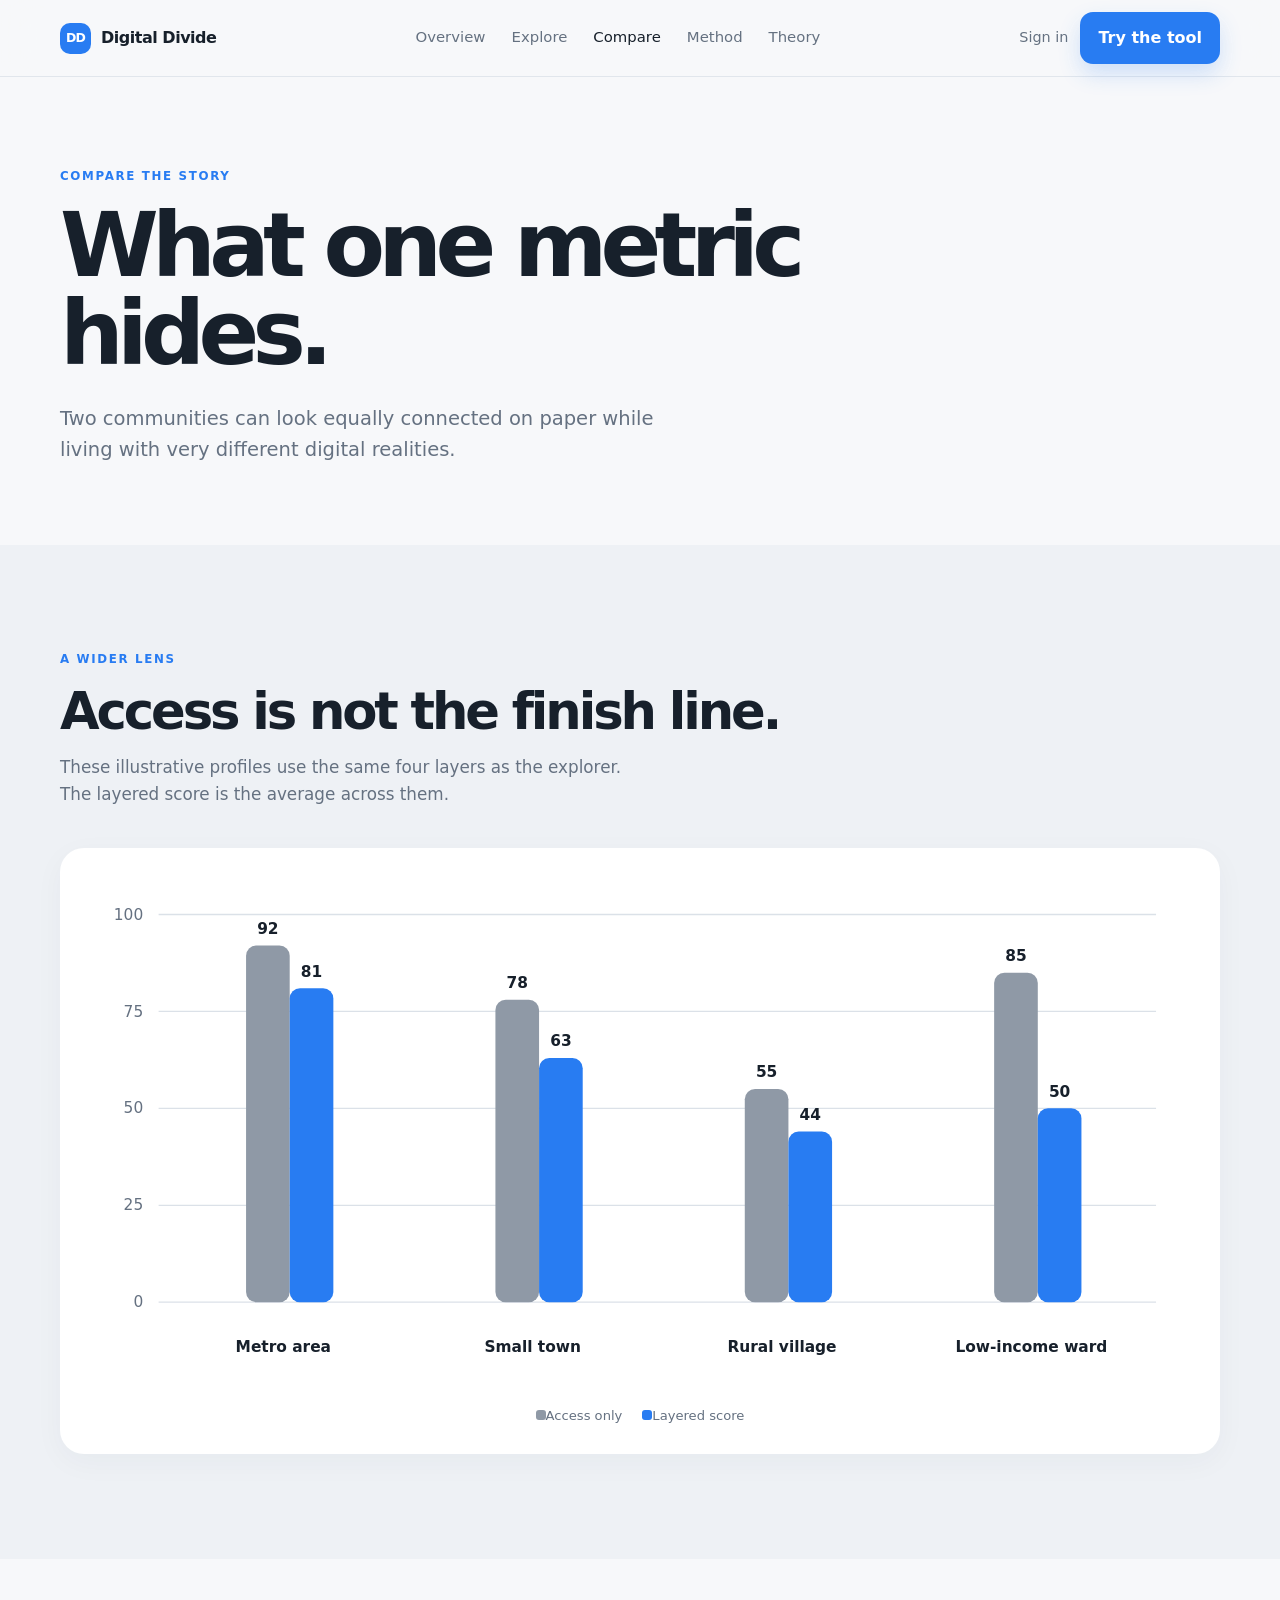
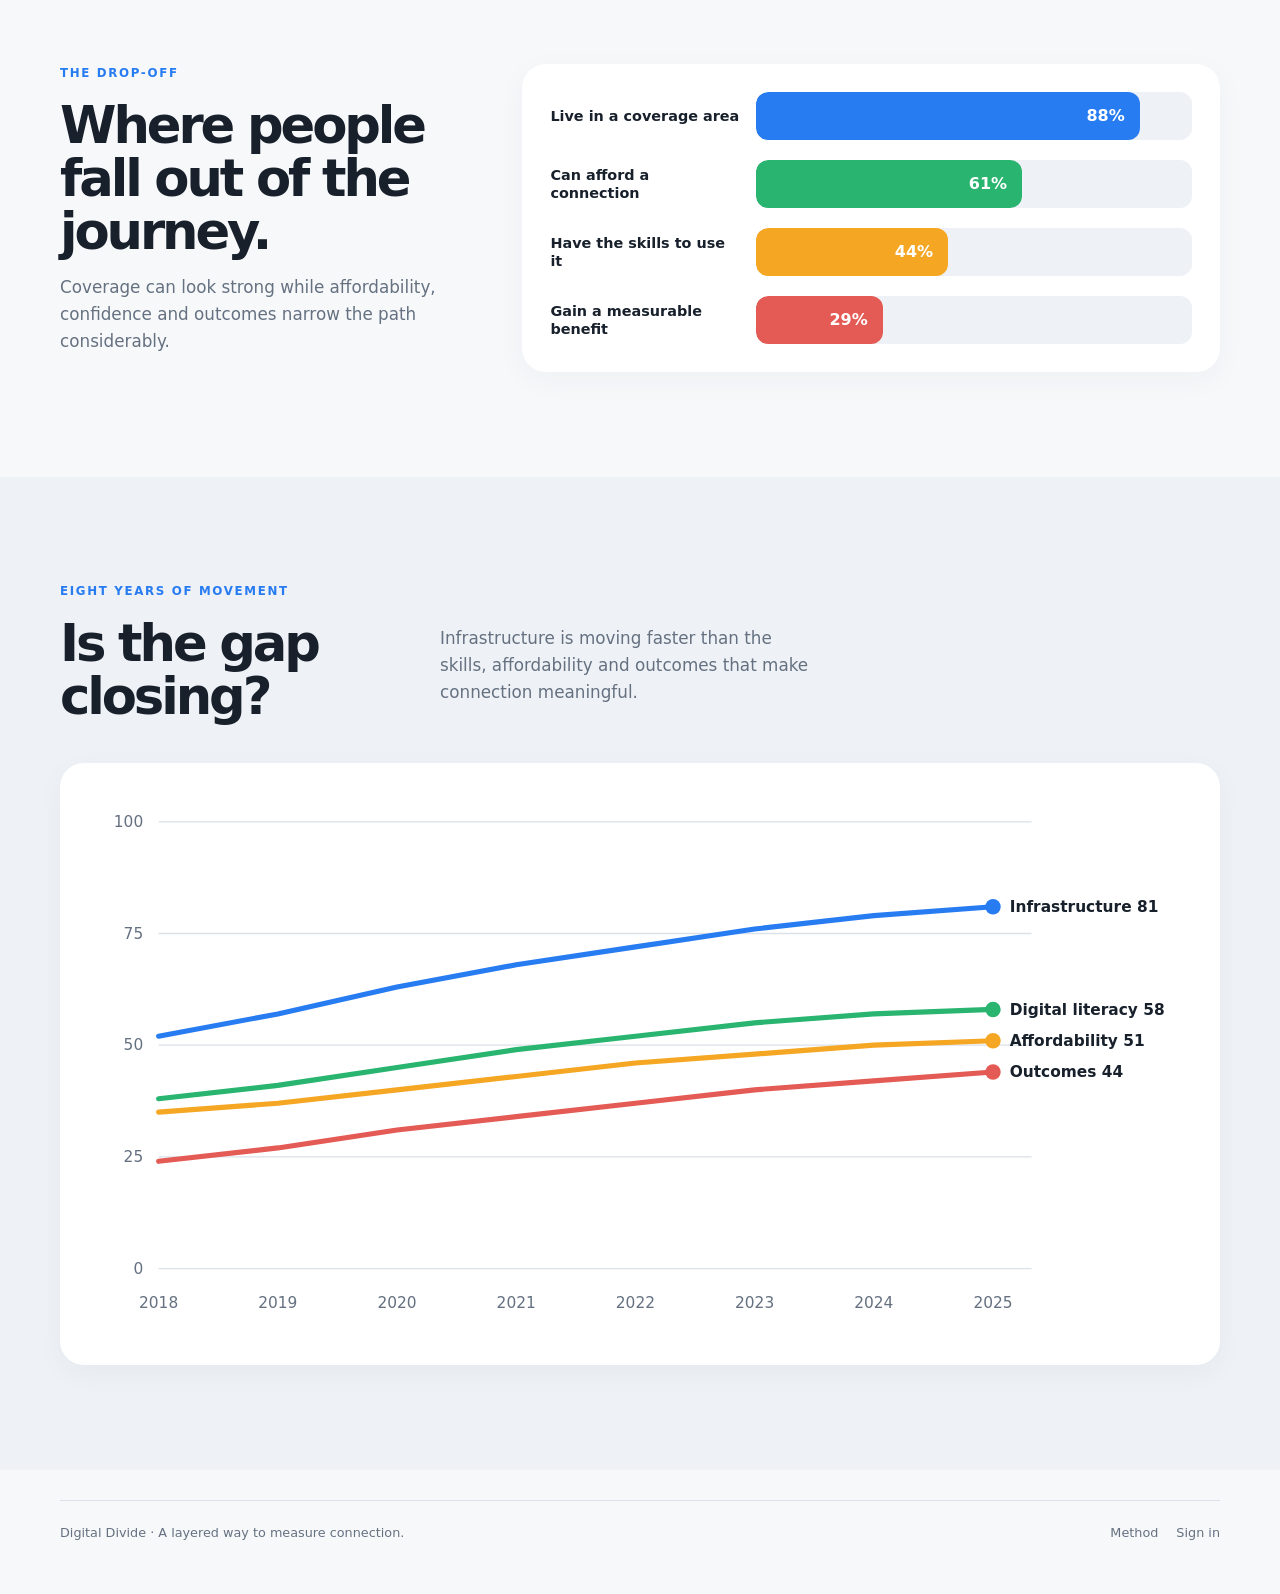
==== compare.html @ b6a44ecd "Fix mobile navigation and simplify score chart" ====
<!DOCTYPE html>
<html lang="en">
<head>
  <meta charset="utf-8">
  <meta name="viewport" content="width=device-width, initial-scale=1, viewport-fit=cover">
  <title>Compare — Digital Divide</title>
  <meta name="description" content="Compare access-only and layered digital divide scores across communities.">
  <link rel="stylesheet" href="styles.css?v=3">
</head>
<body data-page="compare">
  <div id="site-nav"></div>
  <main>
    <section class="page-hero page-shell"><div class="eyebrow">Compare the story</div><h1>What one metric hides.</h1><p class="lede">Two communities can look equally connected on paper while living with very different digital realities.</p></section>
    <section class="section section-soft"><div class="page-shell"><div class="section-heading"><div class="eyebrow">A wider lens</div><h2>Access is not the finish line.</h2><p>These illustrative profiles use the same four layers as the explorer. The layered score is the average across them.</p></div><div class="chart-card"><svg id="bars" viewBox="0 0 860 400" role="img" aria-label="Grouped bars comparing access-only and layered scores"></svg><div class="chart-key centered"><span><i class="key-gray"></i>Access only</span><span><i class="key-blue"></i>Layered score</span></div></div></div></section>
    <section class="section"><div class="page-shell two-column-copy"><div><div class="eyebrow">The drop-off</div><h2>Where people fall out of the journey.</h2><p>Coverage can look strong while affordability, confidence and outcomes narrow the path considerably.</p></div><div class="chart-card funnel-card" id="funnel"></div></div></section>
    <section class="section section-soft"><div class="page-shell"><div class="section-heading split-heading"><div><div class="eyebrow">Eight years of movement</div><h2>Is the gap closing?</h2></div><p>Infrastructure is moving faster than the skills, affordability and outcomes that make connection meaningful.</p></div><div class="chart-card"><svg id="trendsvg" viewBox="0 0 860 420" role="img" aria-label="Line chart showing four digital divide layers from 2018 to 2025"></svg></div></div></section>
  </main>
  <div id="site-footer"></div>
  <script src="app.js?v=3"></script>
</body>
</html>
---- styles.css ----
:root{--bg:#f7f8fa;--surface:#fff;--surface-2:#eef1f5;--ink:#17202b;--muted:#657181;--line:#dbe1e8;--blue:#287cf2;--green:#29b56f;--orange:#f5a623;--red:#e45a55;--navy:#182536;--shadow:0 18px 55px rgba(33,48,68,.08);--font:Inter,ui-sans-serif,system-ui,-apple-system,BlinkMacSystemFont,"Segoe UI",sans-serif}*{box-sizing:border-box}html{scroll-behavior:smooth}body{margin:0;background:var(--bg);color:var(--ink);font:16px/1.6 var(--font);-webkit-font-smoothing:antialiased}a{color:inherit;text-decoration:none}button,input{font:inherit}:focus-visible{outline:3px solid rgba(40,124,242,.45);outline-offset:3px;border-radius:8px}.page-shell{width:min(1160px,calc(100% - 48px));margin:0 auto}.site-nav{position:sticky;top:0;z-index:20;background:rgba(247,248,250,.84);border-bottom:1px solid rgba(219,225,232,.78);backdrop-filter:blur(18px)}.nav-inner{height:76px;position:relative;display:flex;align-items:center;justify-content:space-between;gap:28px}.brand{display:flex;align-items:center;gap:10px;font-weight:800;letter-spacing:-.03em}.brand-mark{display:grid;place-items:center;width:31px;height:31px;border-radius:10px;background:var(--blue);color:#fff;font-size:.78rem;letter-spacing:-.06em}.nav-links{display:flex;align-items:center;gap:26px;color:var(--muted);font-size:.93rem}.nav-links a:hover,.nav-links a.active{color:var(--ink)}.nav-cta{display:flex;align-items:center;gap:12px}.nav-login{font-size:.9rem;color:var(--muted)}.nav-menu{display:none;border:0;background:transparent;color:var(--ink);font-size:1.35rem}.button{display:inline-flex;justify-content:center;align-items:center;gap:12px;border:0;border-radius:13px;padding:13px 18px;font-weight:700;cursor:pointer;transition:transform .2s,box-shadow .2s,background .2s}.button:hover{transform:translateY(-2px)}.button-primary{background:var(--blue);color:#fff;box-shadow:0 10px 22px rgba(40,124,242,.2)}.button-dark{background:var(--navy);color:#fff}.button-quiet{color:var(--muted);padding-left:4px;padding-right:4px}.button-outline{background:transparent;border:1px solid var(--line);color:var(--ink)}.button-full{width:100%}.home-hero{padding:100px 0 110px}.eyebrow{font-size:.74rem;text-transform:uppercase;letter-spacing:.14em;font-weight:800;color:var(--blue);margin-bottom:16px}.hero-grid{display:grid;grid-template-columns:1fr 430px;gap:80px;align-items:center}.home-hero h1,.page-hero h1,.auth-card h1{font-size:clamp(3.2rem,7vw,6.6rem);line-height:.98;letter-spacing:-.075em;margin:0;max-width:760px}.lede{font-size:1.22rem;color:var(--muted);max-width:650px;margin:25px 0 0}.hero-actions{display:flex;gap:20px;align-items:center;margin-top:36px}.hero-art{height:430px;position:relative}.orb{position:absolute;border-radius:50%;display:grid;place-items:center;color:#fff;font-weight:800;letter-spacing:-.02em;box-shadow:0 20px 45px rgba(33,48,68,.13)}.orb span{transform:translateY(-2px)}.orb-1{width:390px;height:390px;right:0;top:15px;background:linear-gradient(135deg,#6ba8ff,#287cf2)}.orb-2{width:290px;height:290px;right:50px;top:65px;background:linear-gradient(135deg,#69dda4,#29b56f)}.orb-3{width:195px;height:195px;right:97px;top:113px;background:linear-gradient(135deg,#ffca6b,#f5a623)}.orb-4{width:112px;height:112px;right:139px;top:154px;background:linear-gradient(135deg,#f58e88,#e45a55)}.orb-core{position:absolute;right:166px;top:189px;color:#fff;text-align:center;font-size:2rem;font-weight:800;line-height:.9;z-index:2}.orb-core small{font-size:.62rem;font-weight:600;opacity:.8}.section{padding:105px 0}.section-soft{background:var(--surface-2)}.section-heading{margin-bottom:40px;max-width:760px}.section-heading h2,.split-heading h2,.callout-panel h2,.two-column-copy h2{font-size:clamp(2.15rem,4vw,3.9rem);letter-spacing:-.06em;line-height:1.03;margin:0}.section-heading p,.split-heading p,.callout-panel p,.two-column-copy p{color:var(--muted);max-width:580px;font-size:1.05rem}.split-heading{display:flex;justify-content:space-between;gap:50px;align-items:end}.split-heading>div{min-width:330px}.layer-grid{display:grid;grid-template-columns:repeat(4,1fr);gap:16px}.layer-card{min-height:220px;background:var(--surface);border-radius:22px;padding:24px;border-top:4px solid var(--blue);box-shadow:0 8px 30px rgba(33,48,68,.04)}.layer-card h3{font-size:1.35rem;letter-spacing:-.04em;margin:45px 0 8px}.layer-card p{color:var(--muted);margin:0}.layer-number{color:var(--muted);font-size:.8rem;font-weight:800}.layer-green{border-color:var(--green)}.layer-orange{border-color:var(--orange)}.layer-red{border-color:var(--red)}.callout-panel{background:var(--blue);color:#fff;border-radius:28px;padding:55px 60px;display:flex;align-items:center;justify-content:space-between;gap:30px;box-shadow:var(--shadow)}.callout-panel .eyebrow{color:#bcd8ff}.callout-panel h2{max-width:600px}.callout-panel p{color:#dbeaff}.page-hero{padding:90px 0 80px}.page-hero h1{max-width:900px}.profile-row{display:flex;justify-content:space-between;align-items:end;gap:24px;margin-bottom:32px}.profile-row h2{font-size:2rem;letter-spacing:-.05em;margin:0}.segmented{display:flex;gap:4px;flex-wrap:wrap;background:#dfe5ec;border-radius:14px;padding:4px}.segmented button{border:0;background:transparent;padding:9px 13px;border-radius:10px;color:var(--muted);cursor:pointer;font-size:.87rem}.segmented button[aria-pressed=true]{background:var(--surface);color:var(--ink);font-weight:700;box-shadow:0 2px 8px rgba(33,48,68,.1)}.explorer-grid{display:grid;grid-template-columns:1.12fr .88fr;gap:18px;align-items:stretch}.chart-card{background:var(--surface);border-radius:24px;padding:28px;box-shadow:0 8px 30px rgba(33,48,68,.04)}.card-topline{display:flex;justify-content:space-between;align-items:start;color:var(--muted);font-size:.85rem;font-weight:700;text-transform:uppercase;letter-spacing:.1em}.card-topline h2{font-size:1.45rem;letter-spacing:-.04em;text-transform:none;color:var(--ink);margin:7px 0 0}.live-chip{display:flex;align-items:center;gap:6px;color:var(--green);font-size:.7rem}.live-chip i{width:7px;height:7px;border-radius:50%;background:var(--green)}.ring-stage{position:relative;width:min(500px,100%);aspect-ratio:1;margin:14px auto 0}.ring-stage svg{width:100%;height:100%;display:block}.ring-center{position:absolute;inset:0;display:flex;flex-direction:column;justify-content:center;align-items:center;text-align:center;pointer-events:none}.ring-center strong{display:none}.ring-center span{color:var(--muted);font-size:.78rem;font-weight:700}.ring-track{stroke:var(--surface-2)}.ring-hit{cursor:pointer;transition:stroke-width .2s,filter .2s}.ring-hit:hover,.ring-hit.selected{filter:brightness(1.04);stroke-width:24}.ring-detail{display:flex;align-items:center;justify-content:center;gap:10px;min-height:46px;margin:0 auto 13px;padding:8px 16px;border-radius:14px;background:var(--surface-2);width:fit-content;max-width:100%}.detail-kicker{font-size:.72rem;text-transform:uppercase;letter-spacing:.08em;color:var(--muted)}.ring-detail strong{font-size:1.35rem}.ring-detail #detail-name{font-weight:700}.legend{list-style:none;padding:0;margin:0}.legend-large{display:grid;grid-template-columns:1fr 1fr;gap:9px 18px}.legend li{display:flex;align-items:center;gap:8px;color:var(--muted);font-size:.84rem}.legend li i{width:9px;height:9px;border-radius:50%;flex:none}.legend li b{margin-left:auto;color:var(--ink);font-size:1rem}.calculator-card{display:flex;flex-direction:column}.card-intro{color:var(--muted);margin:16px 0 25px}.text-button{border:0;background:none;color:var(--blue);font-weight:700;cursor:pointer;font-size:.8rem;text-transform:none;letter-spacing:0}.controls{display:grid;gap:18px}.control-row{display:grid;grid-template-columns:1fr auto;gap:7px}.control-row label{font-weight:700;font-size:.92rem}.control-row output{color:var(--muted);font-variant-numeric:tabular-nums}.control-row input{grid-column:1/-1;width:100%;accent-color:var(--blue);cursor:pointer}.score-summary{display:grid;grid-template-columns:1fr 1fr;gap:10px;border-top:1px solid var(--line);margin-top:auto;padding-top:22px}.score-summary>div{padding:15px;border-radius:15px;background:var(--surface-2)}.score-summary span{display:block;color:var(--muted);font-size:.76rem}.score-summary strong{font-size:2.7rem;line-height:1;letter-spacing:-.06em}.score-summary .summary-highlight{background:#e9f2ff}.score-summary .summary-highlight strong{color:var(--blue)}.note{font-size:.9rem;color:var(--muted);margin:18px 0 0}.radar-card{margin-top:18px}.radar-card svg{width:100%;height:auto;margin-top:20px}.chart-key{display:flex;align-items:center;gap:8px;text-transform:none;letter-spacing:0;font-size:.75rem}.chart-key i{display:inline-block;width:22px;border-top:2px dashed #8f99a6}.chart-key.centered{justify-content:center;gap:20px;margin-top:8px;color:var(--muted);font-size:.82rem}.chart-key.centered i{width:10px;height:10px;border:0;border-radius:3px}.key-gray{background:#8f99a6}.key-blue{background:var(--blue)}svg text{font-family:var(--font);fill:var(--muted);font-size:12px}svg .strong{fill:var(--ink);font-weight:700}svg .grid{stroke:var(--line);fill:none}.ring-number text{font-family:var(--font);font-size:16px;fill:#fff;font-weight:800}.bar-value{fill:var(--ink);font-weight:800}.two-column-copy{display:grid;grid-template-columns:.72fr 1.28fr;gap:70px;align-items:start}.funnel-card{display:grid;gap:20px}.funnel-row{display:grid;grid-template-columns:190px 1fr;gap:16px;align-items:center}.funnel-row>span{font-weight:700;font-size:.9rem;line-height:1.25}.funnel-track{height:48px;background:var(--surface-2);border-radius:12px;overflow:hidden}.funnel-fill{height:100%;display:flex;align-items:center;justify-content:flex-end;padding-right:15px;color:#fff;font-weight:800;border-radius:12px;transition:width 1s cubic-bezier(.22,1,.36,1)}.method-list{display:grid;gap:1px}.method-row{background:var(--surface);padding:33px 38px;display:grid;grid-template-columns:60px 1fr auto;gap:25px;align-items:start;border-bottom:1px solid var(--line)}.method-row:first-child{border-radius:22px 22px 0 0}.method-row:last-child{border-radius:0 0 22px 22px;border-bottom:0}.method-index{font-weight:800;color:var(--blue);font-size:1.25rem}.method-row h2{font-size:1.45rem;letter-spacing:-.04em;margin:0 0 6px}.method-row p{color:var(--muted);margin:0;max-width:630px}.method-tag{font-size:.73rem;font-weight:800;padding:6px 10px;border-radius:8px}.tag-blue{background:#e9f2ff;color:var(--blue)}.tag-green{background:#e8f8f0;color:#168b53}.tag-orange{background:#fff4df;color:#b47600}.tag-red{background:#ffebea;color:#bc4b47}.formula-panel{max-width:900px}.formula{display:flex;align-items:center;flex-wrap:wrap;gap:12px;margin:35px 0;padding:25px;background:var(--surface-2);border-radius:18px;font-weight:700}.formula b{color:var(--muted)}.formula strong{color:var(--blue);font-size:1.5rem}.formula-panel p{color:var(--muted);max-width:700px}.auth-main{min-height:calc(100vh - 150px);display:grid;place-items:center;padding:55px 24px}.auth-card{width:min(100%,430px);background:var(--surface);border-radius:24px;padding:40px;box-shadow:var(--shadow)}.auth-mark{display:grid;place-items:center;width:44px;height:44px;border-radius:13px;background:var(--blue);color:#fff;font-weight:900;letter-spacing:-.08em;margin-bottom:28px}.auth-card h1{font-size:3.1rem}.auth-card>p{color:var(--muted);margin:14px 0 28px}.auth-card form{display:grid;gap:16px}.auth-card label{display:grid;gap:7px;font-size:.86rem;font-weight:700}.auth-card input{border:1px solid var(--line);border-radius:11px;padding:12px 13px;background:var(--bg);color:var(--ink);outline:0}.auth-card input:focus{border-color:var(--blue);box-shadow:0 0 0 3px rgba(40,124,242,.12)}.form-message{font-size:.83rem;text-align:center;margin:0;min-height:20px;color:var(--green)}.auth-divider{display:flex;align-items:center;gap:12px;color:var(--muted);font-size:.8rem;margin:20px 0}.auth-divider:before,.auth-divider:after{content:"";height:1px;background:var(--line);flex:1}footer{padding:30px 0 50px;color:var(--muted);font-size:.8rem}.footer-inner{display:flex;justify-content:space-between;gap:20px;border-top:1px solid var(--line);padding-top:22px}.footer-links{display:flex;gap:18px}@media(max-width:900px){.hero-grid{grid-template-columns:1fr;gap:45px}.hero-art{max-width:430px;width:100%;margin:auto}.layer-grid{grid-template-columns:repeat(2,1fr)}.explorer-grid{grid-template-columns:1fr}.two-column-copy{grid-template-columns:1fr;gap:30px}}@media(max-width:680px){.page-shell{width:min(100% - 32px,1160px)}.nav-inner{height:65px}.nav-links{display:none;position:absolute;top:calc(100% + 8px);left:0;right:0;padding:12px;background:var(--surface);border:1px solid var(--line);border-radius:16px;box-shadow:var(--shadow);flex-direction:column;gap:0}.nav-links.open{display:flex}.nav-links a{padding:11px 12px;border-radius:9px}.nav-links a:hover,.nav-links a.active{background:var(--surface-2)}.nav-login{display:none}.nav-menu{display:block}.nav-cta .button{display:inline-flex;padding:9px 12px;font-size:.8rem}.home-hero{padding:70px 0}.home-hero h1,.page-hero h1{font-size:clamp(3rem,15vw,5rem)}.hero-art{height:315px;transform:scale(.78);transform-origin:top center;margin-bottom:-60px}.section{padding:72px 0}.split-heading,.profile-row{display:block}.split-heading>div{min-width:0}.split-heading p{margin-top:22px}.layer-grid{grid-template-columns:1fr}.callout-panel{display:block;padding:34px 28px}.callout-panel .button{margin-top:22px}.chart-card{padding:20px}.ring-detail{flex-wrap:wrap;gap:4px 8px}.ring-detail .detail-kicker{width:100%;text-align:center}.legend-large{gap:8px}.funnel-row{grid-template-columns:1fr;gap:7px}.method-row{grid-template-columns:40px 1fr;gap:12px;padding:25px 20px}.method-tag{grid-column:2;justify-self:start}.formula{gap:8px;font-size:.85rem}.footer-inner{display:block}.footer-links{margin-top:10px}.auth-card{padding:28px 22px}}
@media(prefers-reduced-motion:reduce){*,*::before,*::after{scroll-behavior:auto!important;transition:none!important}}

.theory-layout{display:grid;grid-template-columns:1.1fr .9fr;gap:80px;align-items:center}.theory-story h2,.reading-panel h2{font-size:clamp(2.2rem,4vw,4rem);line-height:1.04;letter-spacing:-.06em;margin:0 0 25px}.theory-story p{color:var(--muted);font-size:1.08rem;max-width:700px}.pull-quote{margin:0;padding:32px;border-left:4px solid var(--blue);font-size:1.65rem;line-height:1.25;letter-spacing:-.04em;font-weight:750}.theory-steps{display:grid;grid-template-columns:repeat(4,1fr);gap:1px;background:var(--line);border:1px solid var(--line);border-radius:22px;overflow:hidden}.theory-steps article{background:var(--surface);padding:28px 24px;min-height:220px}.theory-steps span{color:var(--blue);font-weight:800;font-size:.8rem}.theory-steps h3{font-size:1.4rem;letter-spacing:-.04em;margin:36px 0 8px}.theory-steps p{color:var(--muted);margin:0;font-size:.95rem}.reading-panel{display:grid;grid-template-columns:1fr 1fr;gap:70px;align-items:center}.reading-panel p{color:var(--muted);font-size:1.08rem;margin-top:0}.reading-panel .button{margin-top:18px}@media(max-width:900px){.theory-layout,.reading-panel{grid-template-columns:1fr;gap:30px}.theory-steps{grid-template-columns:repeat(2,1fr)}}@media(max-width:680px){.theory-steps{grid-template-columns:1fr}.theory-steps article{min-height:auto}.pull-quote{font-size:1.35rem}}
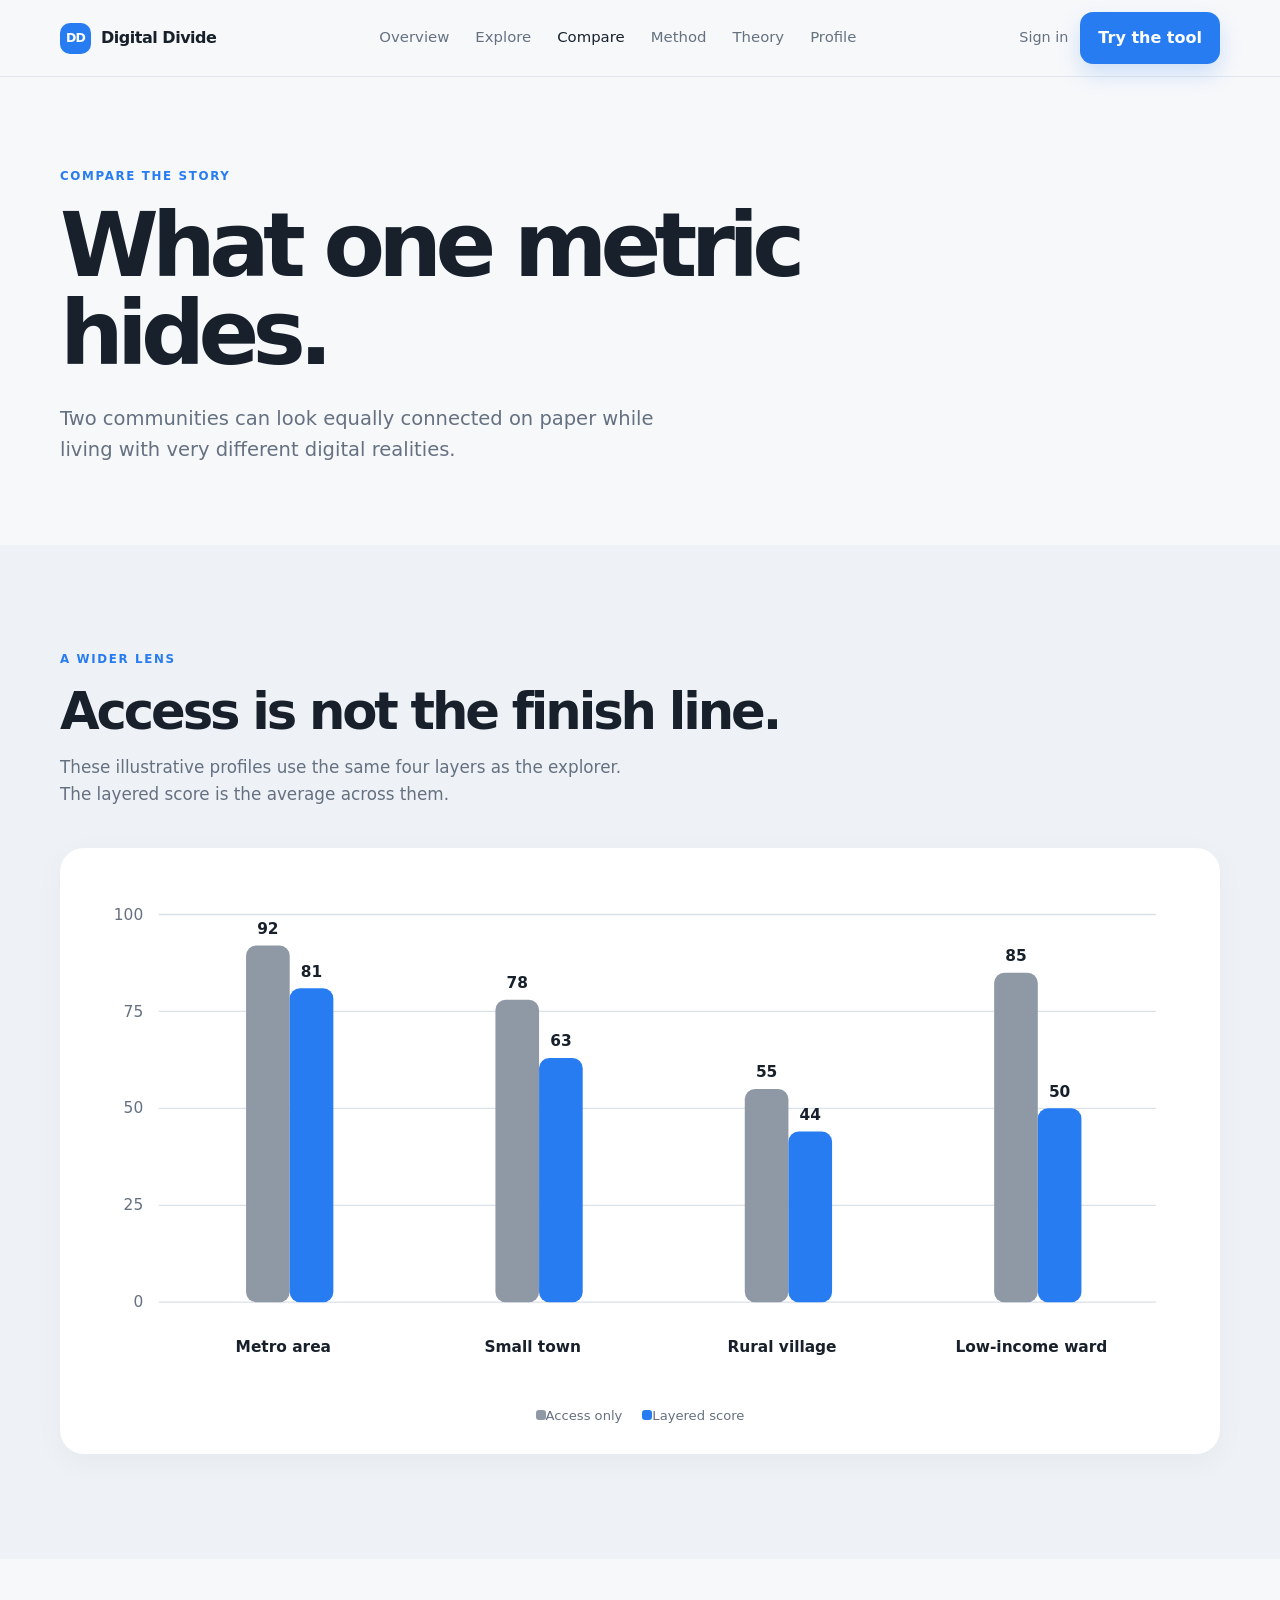
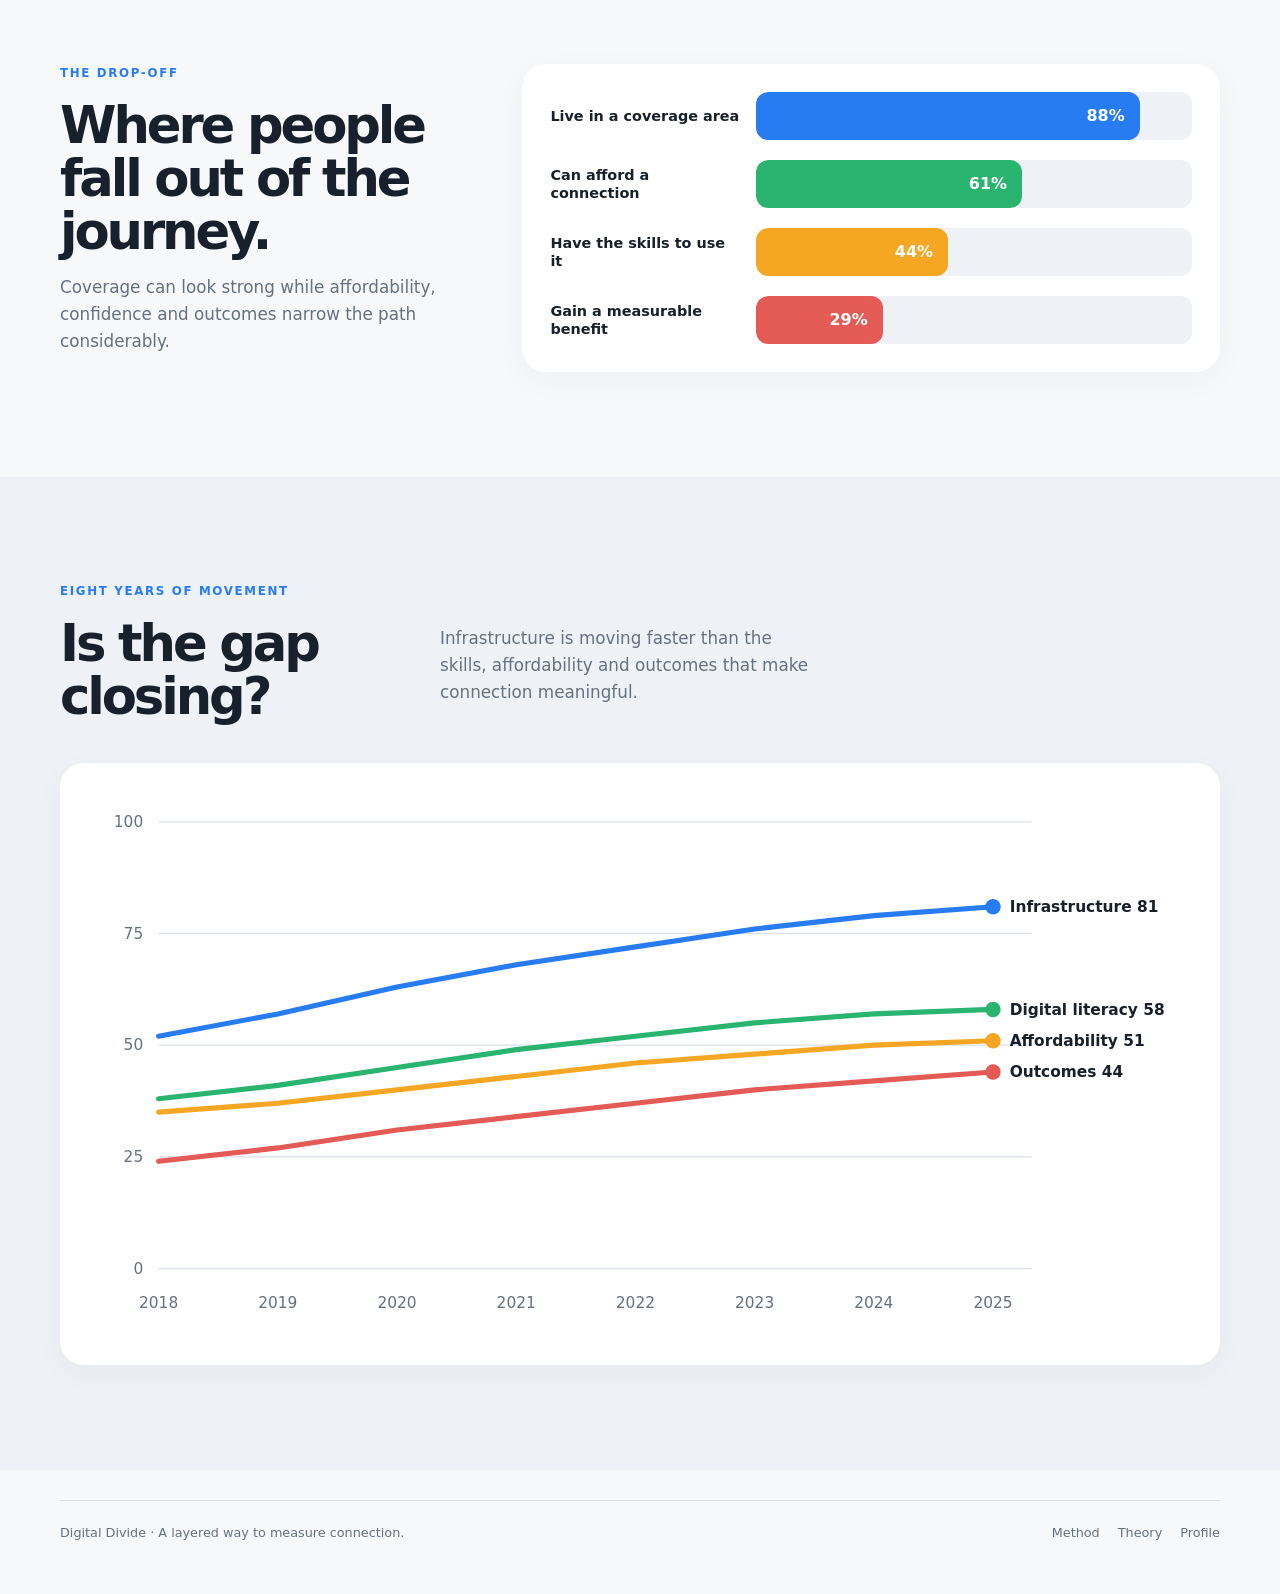
==== commit 8b347947: "Add index calculator and user profile" ====
--- a/compare.html
+++ b/compare.html
@@ -5,7 +5,7 @@
   <meta name="viewport" content="width=device-width, initial-scale=1, viewport-fit=cover">
   <title>Compare — Digital Divide</title>
   <meta name="description" content="Compare access-only and layered digital divide scores across communities.">
-  <link rel="stylesheet" href="styles.css?v=3">
+  <link rel="stylesheet" href="styles.css?v=7">
 </head>
 <body data-page="compare">
   <div id="site-nav"></div>
@@ -16,6 +16,6 @@
     <section class="section section-soft"><div class="page-shell"><div class="section-heading split-heading"><div><div class="eyebrow">Eight years of movement</div><h2>Is the gap closing?</h2></div><p>Infrastructure is moving faster than the skills, affordability and outcomes that make connection meaningful.</p></div><div class="chart-card"><svg id="trendsvg" viewBox="0 0 860 420" role="img" aria-label="Line chart showing four digital divide layers from 2018 to 2025"></svg></div></div></section>
   </main>
   <div id="site-footer"></div>
-  <script src="app.js?v=3"></script>
+  <script src="app.js?v=7"></script>
 </body>
 </html>
--- a/styles.css
+++ b/styles.css
@@ -2,3 +2,13 @@
 @media(prefers-reduced-motion:reduce){*,*::before,*::after{scroll-behavior:auto!important;transition:none!important}}
 
 .theory-layout{display:grid;grid-template-columns:1.1fr .9fr;gap:80px;align-items:center}.theory-story h2,.reading-panel h2{font-size:clamp(2.2rem,4vw,4rem);line-height:1.04;letter-spacing:-.06em;margin:0 0 25px}.theory-story p{color:var(--muted);font-size:1.08rem;max-width:700px}.pull-quote{margin:0;padding:32px;border-left:4px solid var(--blue);font-size:1.65rem;line-height:1.25;letter-spacing:-.04em;font-weight:750}.theory-steps{display:grid;grid-template-columns:repeat(4,1fr);gap:1px;background:var(--line);border:1px solid var(--line);border-radius:22px;overflow:hidden}.theory-steps article{background:var(--surface);padding:28px 24px;min-height:220px}.theory-steps span{color:var(--blue);font-weight:800;font-size:.8rem}.theory-steps h3{font-size:1.4rem;letter-spacing:-.04em;margin:36px 0 8px}.theory-steps p{color:var(--muted);margin:0;font-size:.95rem}.reading-panel{display:grid;grid-template-columns:1fr 1fr;gap:70px;align-items:center}.reading-panel p{color:var(--muted);font-size:1.08rem;margin-top:0}.reading-panel .button{margin-top:18px}@media(max-width:900px){.theory-layout,.reading-panel{grid-template-columns:1fr;gap:30px}.theory-steps{grid-template-columns:repeat(2,1fr)}}@media(max-width:680px){.theory-steps{grid-template-columns:1fr}.theory-steps article{min-height:auto}.pull-quote{font-size:1.35rem}}
+
+.auth-switch{display:flex;gap:4px;background:var(--surface-2);border-radius:11px;padding:4px;margin-bottom:18px}.auth-switch button{flex:1;border:0;background:transparent;border-radius:8px;padding:8px;color:var(--muted);font-weight:700;cursor:pointer}.auth-switch button.active{background:var(--surface);color:var(--ink);box-shadow:0 2px 7px rgba(33,48,68,.1)}
+
+/* Responsive landing-page impact stack and long-form theory */
+.impact-stack{display:grid;gap:10px;width:100%;max-width:520px;margin:0 auto}.impact-layer{min-height:76px;display:grid;grid-template-columns:42px 1fr auto;align-items:center;gap:16px;padding:16px 18px;border-radius:17px;color:#fff;box-shadow:0 12px 28px rgba(33,48,68,.1)}.impact-layer>span{font-size:.76rem;font-weight:800;opacity:.8}.impact-layer div{display:grid;gap:1px}.impact-layer strong{font-size:1.02rem;letter-spacing:-.02em}.impact-layer small{font-size:.78rem;opacity:.82}.impact-layer>b{font-size:.7rem;text-transform:uppercase;letter-spacing:.1em;opacity:.84}.impact-blue{background:linear-gradient(110deg,#72adff,#287cf2)}.impact-green{background:linear-gradient(110deg,#6edba5,#29b56f)}.impact-orange{background:linear-gradient(110deg,#ffd078,#f5a623)}.impact-red{background:linear-gradient(110deg,#f58e88,#e45a55)}.impact-caption{display:flex;justify-content:center;align-items:baseline;gap:6px;margin-top:16px;color:var(--muted);text-transform:uppercase;letter-spacing:.15em;font-size:.75rem}.impact-caption strong{color:var(--ink);font-size:.83rem}.theory-intro{display:grid;grid-template-columns:.9fr 1.1fr;gap:80px;align-items:start}.theory-intro h2{font-size:clamp(2.2rem,4vw,4rem);line-height:1.04;letter-spacing:-.06em;margin:0}.theory-intro p{color:var(--muted);font-size:1.08rem;margin:0 0 18px}.theory-sections{display:grid;gap:18px}.theory-section{display:grid;grid-template-columns:76px 1fr;gap:28px;padding:42px 45px;background:var(--surface);border-radius:24px;border-left:5px solid var(--blue);box-shadow:0 8px 30px rgba(33,48,68,.04)}.theory-section-number{font-size:1.4rem;font-weight:850;color:var(--blue)}.theory-section h2{font-size:clamp(1.8rem,3vw,2.8rem);line-height:1.07;letter-spacing:-.055em;margin:0 0 18px;max-width:800px}.theory-section p{color:var(--muted);font-size:1.03rem;max-width:820px}.theory-takeaway{display:flex;align-items:baseline;gap:12px;margin-top:22px;padding-top:16px;border-top:1px solid var(--line);font-size:.9rem}.theory-takeaway strong{color:var(--ink)}.theory-takeaway span{color:var(--muted)}.theory-green{border-color:var(--green)}.theory-green .theory-section-number{color:var(--green)}.theory-orange{border-color:var(--orange)}.theory-orange .theory-section-number{color:var(--orange)}.theory-red{border-color:var(--red)}.theory-red .theory-section-number{color:var(--red)}
+@media(max-width:1100px){.hero-grid{grid-template-columns:1fr 390px;gap:45px}.impact-layer{grid-template-columns:34px 1fr}.impact-layer>b{display:none}}
+@media(max-width:900px){.hero-grid{grid-template-columns:1fr;gap:45px}.hero-art{max-width:620px;margin:0}.theory-intro{grid-template-columns:1fr;gap:28px}.theory-section{padding:34px 30px}}
+@media(max-width:560px){.impact-layer{min-height:68px;padding:13px 14px;gap:11px;border-radius:14px}.impact-layer strong{font-size:.93rem}.impact-layer small{font-size:.72rem}.impact-caption{margin-top:13px}.theory-section{grid-template-columns:1fr;gap:10px;padding:27px 21px}.theory-section-number{font-size:1.05rem}.theory-section h2{font-size:1.75rem}.theory-section p{font-size:.96rem}.theory-takeaway{display:grid;gap:3px}}
+
+.layer-card p{font-size:.94rem;line-height:1.55}.index-result{display:flex;align-items:center;justify-content:space-between;gap:18px;margin-top:24px;padding:18px;border-radius:17px;background:#eaf2ff}.result-kicker{display:block;color:var(--muted);font-size:.7rem;text-transform:uppercase;letter-spacing:.1em;font-weight:800}.index-result strong{display:block;color:var(--blue);font-size:3.2rem;line-height:1;letter-spacing:-.08em}.result-band{display:inline-block;margin-top:7px;color:var(--blue);font-size:.78rem;font-weight:800}.index-result p{max-width:190px;color:var(--muted);font-size:.83rem;line-height:1.4;margin:0}.calculator-actions{display:flex;gap:10px;margin-top:16px}.calculator-actions .button{font-size:.78rem;padding:10px 12px}.profile-hero{padding-bottom:55px}.profile-grid{display:grid;grid-template-columns:.72fr 1.28fr;gap:18px}.profile-identity h2{font-size:1.45rem;letter-spacing:-.04em;overflow-wrap:anywhere;margin:0 0 8px}.profile-identity p{color:var(--muted);font-size:.9rem;margin:0 0 22px}.profile-avatar{display:grid;place-items:center;width:58px;height:58px;border-radius:18px;background:var(--blue);color:#fff;font-weight:900;font-size:1.25rem;letter-spacing:-.08em;margin-bottom:26px}.profile-date{font-size:.72rem;text-transform:none;letter-spacing:0}.profile-score-line{display:flex;align-items:center;justify-content:space-between;gap:25px;margin:25px 0 15px}.profile-score-line strong{display:block;font-size:4.4rem;line-height:1;letter-spacing:-.08em;color:var(--blue)}.profile-score-line .result-band{margin-top:8px}.profile-score .card-intro{font-size:.9rem}.profile-breakdown{display:grid;gap:13px;margin-top:24px;padding-top:20px;border-top:1px solid var(--line)}.profile-breakdown-row{display:grid;grid-template-columns:170px 35px 1fr;gap:12px;align-items:center;font-size:.84rem}.profile-breakdown-row span{display:flex;align-items:center;gap:8px;color:var(--muted)}.profile-breakdown-row span i{width:8px;height:8px;border-radius:50%}.profile-breakdown-row strong{text-align:right}.profile-breakdown-row>div{height:7px;background:var(--surface-2);border-radius:20px;overflow:hidden}.profile-breakdown-row b{display:block;height:100%;border-radius:20px}.profile-next{display:flex;align-items:center;justify-content:space-between;gap:35px}.profile-next h2{font-size:clamp(2.15rem,4vw,3.9rem);letter-spacing:-.06em;line-height:1.03;margin:0}.profile-next p{color:var(--muted);max-width:600px}.profile-next .hero-actions{margin-top:0}@media(max-width:900px){.profile-grid{grid-template-columns:1fr}.profile-next{display:block}.profile-next .hero-actions{margin-top:25px}}@media(max-width:560px){.index-result{display:block}.index-result p{max-width:none;margin-top:12px}.calculator-actions{display:grid;grid-template-columns:1fr}.profile-score-line{display:block}.profile-score-line .button{margin-top:18px}.profile-breakdown-row{grid-template-columns:1fr 32px}.profile-breakdown-row>div{grid-column:1/-1}.profile-next .hero-actions{display:grid;gap:8px}.profile-next .button{width:100%}}
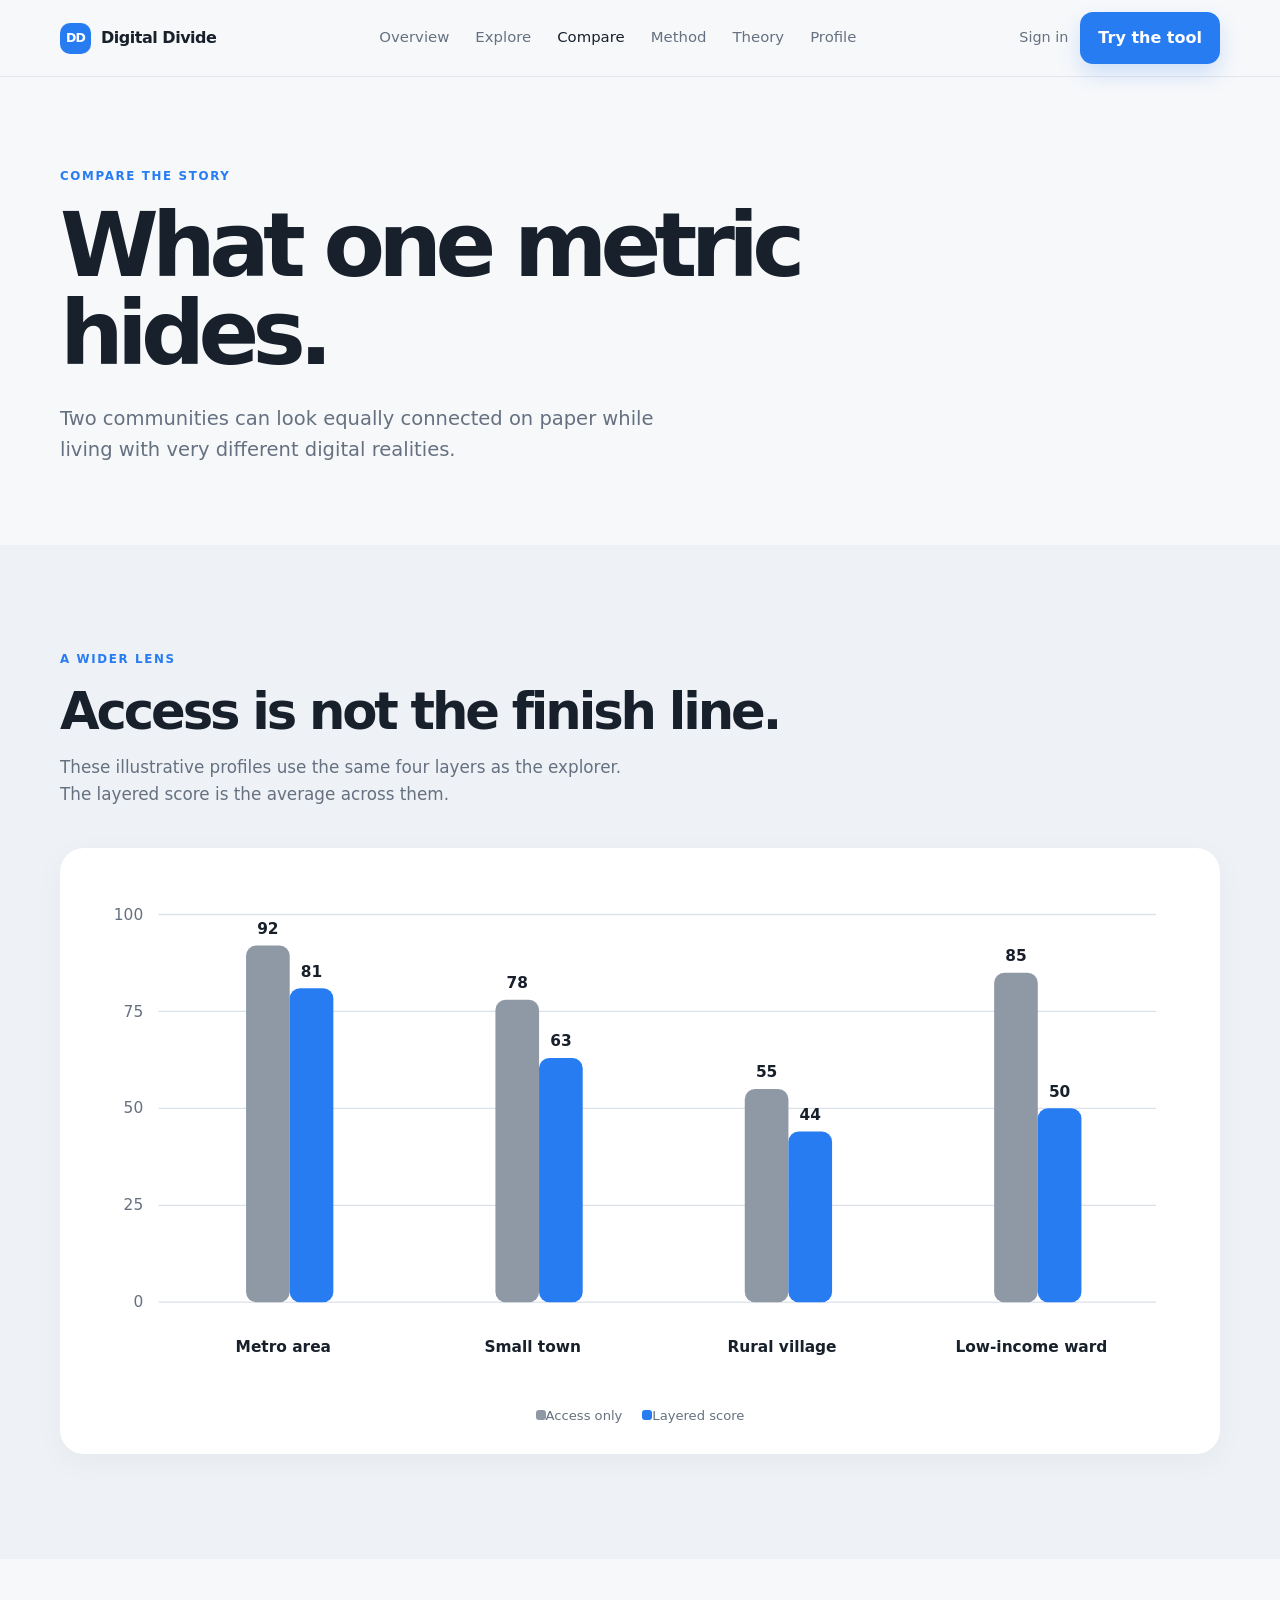
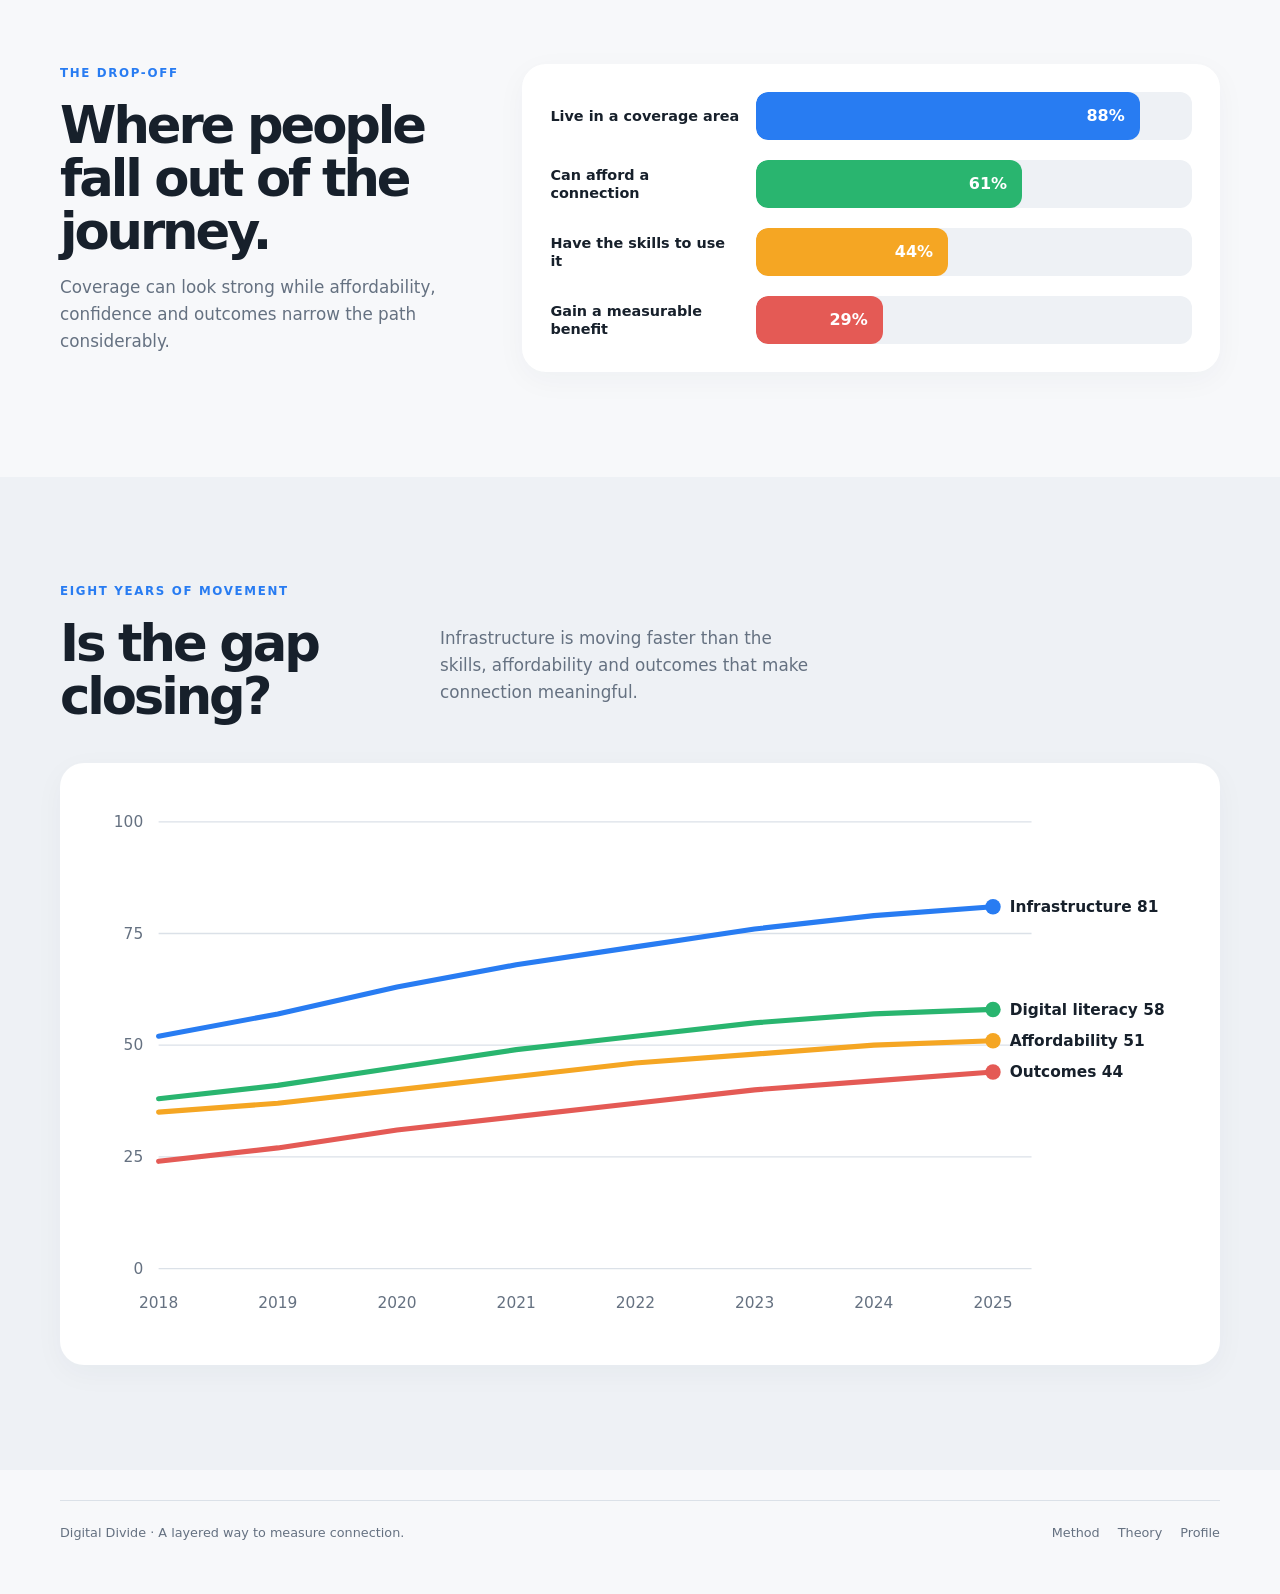
==== commit de2d49de: "Add refined interface motion" ====
--- a/compare.html
+++ b/compare.html
@@ -5,7 +5,7 @@
   <meta name="viewport" content="width=device-width, initial-scale=1, viewport-fit=cover">
   <title>Compare — Digital Divide</title>
   <meta name="description" content="Compare access-only and layered digital divide scores across communities.">
-  <link rel="stylesheet" href="styles.css?v=7">
+  <link rel="stylesheet" href="styles.css?v=8">
 </head>
 <body data-page="compare">
   <div id="site-nav"></div>
@@ -16,6 +16,6 @@
     <section class="section section-soft"><div class="page-shell"><div class="section-heading split-heading"><div><div class="eyebrow">Eight years of movement</div><h2>Is the gap closing?</h2></div><p>Infrastructure is moving faster than the skills, affordability and outcomes that make connection meaningful.</p></div><div class="chart-card"><svg id="trendsvg" viewBox="0 0 860 420" role="img" aria-label="Line chart showing four digital divide layers from 2018 to 2025"></svg></div></div></section>
   </main>
   <div id="site-footer"></div>
-  <script src="app.js?v=7"></script>
+  <script src="app.js?v=8"></script>
 </body>
 </html>
--- a/styles.css
+++ b/styles.css
@@ -12,3 +12,6 @@
 @media(max-width:560px){.impact-layer{min-height:68px;padding:13px 14px;gap:11px;border-radius:14px}.impact-layer strong{font-size:.93rem}.impact-layer small{font-size:.72rem}.impact-caption{margin-top:13px}.theory-section{grid-template-columns:1fr;gap:10px;padding:27px 21px}.theory-section-number{font-size:1.05rem}.theory-section h2{font-size:1.75rem}.theory-section p{font-size:.96rem}.theory-takeaway{display:grid;gap:3px}}
 
 .layer-card p{font-size:.94rem;line-height:1.55}.index-result{display:flex;align-items:center;justify-content:space-between;gap:18px;margin-top:24px;padding:18px;border-radius:17px;background:#eaf2ff}.result-kicker{display:block;color:var(--muted);font-size:.7rem;text-transform:uppercase;letter-spacing:.1em;font-weight:800}.index-result strong{display:block;color:var(--blue);font-size:3.2rem;line-height:1;letter-spacing:-.08em}.result-band{display:inline-block;margin-top:7px;color:var(--blue);font-size:.78rem;font-weight:800}.index-result p{max-width:190px;color:var(--muted);font-size:.83rem;line-height:1.4;margin:0}.calculator-actions{display:flex;gap:10px;margin-top:16px}.calculator-actions .button{font-size:.78rem;padding:10px 12px}.profile-hero{padding-bottom:55px}.profile-grid{display:grid;grid-template-columns:.72fr 1.28fr;gap:18px}.profile-identity h2{font-size:1.45rem;letter-spacing:-.04em;overflow-wrap:anywhere;margin:0 0 8px}.profile-identity p{color:var(--muted);font-size:.9rem;margin:0 0 22px}.profile-avatar{display:grid;place-items:center;width:58px;height:58px;border-radius:18px;background:var(--blue);color:#fff;font-weight:900;font-size:1.25rem;letter-spacing:-.08em;margin-bottom:26px}.profile-date{font-size:.72rem;text-transform:none;letter-spacing:0}.profile-score-line{display:flex;align-items:center;justify-content:space-between;gap:25px;margin:25px 0 15px}.profile-score-line strong{display:block;font-size:4.4rem;line-height:1;letter-spacing:-.08em;color:var(--blue)}.profile-score-line .result-band{margin-top:8px}.profile-score .card-intro{font-size:.9rem}.profile-breakdown{display:grid;gap:13px;margin-top:24px;padding-top:20px;border-top:1px solid var(--line)}.profile-breakdown-row{display:grid;grid-template-columns:170px 35px 1fr;gap:12px;align-items:center;font-size:.84rem}.profile-breakdown-row span{display:flex;align-items:center;gap:8px;color:var(--muted)}.profile-breakdown-row span i{width:8px;height:8px;border-radius:50%}.profile-breakdown-row strong{text-align:right}.profile-breakdown-row>div{height:7px;background:var(--surface-2);border-radius:20px;overflow:hidden}.profile-breakdown-row b{display:block;height:100%;border-radius:20px}.profile-next{display:flex;align-items:center;justify-content:space-between;gap:35px}.profile-next h2{font-size:clamp(2.15rem,4vw,3.9rem);letter-spacing:-.06em;line-height:1.03;margin:0}.profile-next p{color:var(--muted);max-width:600px}.profile-next .hero-actions{margin-top:0}@media(max-width:900px){.profile-grid{grid-template-columns:1fr}.profile-next{display:block}.profile-next .hero-actions{margin-top:25px}}@media(max-width:560px){.index-result{display:block}.index-result p{max-width:none;margin-top:12px}.calculator-actions{display:grid;grid-template-columns:1fr}.profile-score-line{display:block}.profile-score-line .button{margin-top:18px}.profile-breakdown-row{grid-template-columns:1fr 32px}.profile-breakdown-row>div{grid-column:1/-1}.profile-next .hero-actions{display:grid;gap:8px}.profile-next .button{width:100%}}
+
+/* Calm motion system */
+body{animation:page-enter .7s cubic-bezier(.22,1,.36,1) both}.motion-target{opacity:0;transform:translateY(20px);transition:opacity .8s cubic-bezier(.22,1,.36,1) var(--motion-delay,0ms),transform .8s cubic-bezier(.22,1,.36,1) var(--motion-delay,0ms)}.motion-target.in{opacity:1;transform:none}.layer-card,.chart-card,.method-row,.theory-section,.impact-layer{transition:transform .45s cubic-bezier(.22,1,.36,1),box-shadow .45s cubic-bezier(.22,1,.36,1),opacity .8s cubic-bezier(.22,1,.36,1) var(--motion-delay,0ms)}.layer-card:hover,.chart-card:hover,.theory-section:hover{transform:translateY(-4px);box-shadow:0 18px 42px rgba(33,48,68,.1)}.impact-layer:hover{transform:translateX(6px);box-shadow:0 16px 34px rgba(33,48,68,.16)}.button{transition:transform .28s cubic-bezier(.22,1,.36,1),box-shadow .28s cubic-bezier(.22,1,.36,1),background .28s ease}.button:active{transform:scale(.97)}.nav-links a{transition:color .25s ease,background .25s ease}.brand-mark{transition:transform .4s cubic-bezier(.22,1,.36,1)}.brand:hover .brand-mark{transform:rotate(-8deg) scale(1.06)}.ring-hit{transition:stroke-dashoffset 1.2s cubic-bezier(.22,1,.36,1),stroke-width .25s ease,filter .25s ease}.funnel-fill{transition:width 1.1s cubic-bezier(.22,1,.36,1)}@keyframes page-enter{from{opacity:0}to{opacity:1}}@media(prefers-reduced-motion:reduce){body{animation:none}.motion-target{opacity:1;transform:none;transition:none}.layer-card:hover,.chart-card:hover,.theory-section:hover,.impact-layer:hover{transform:none;box-shadow:none}}
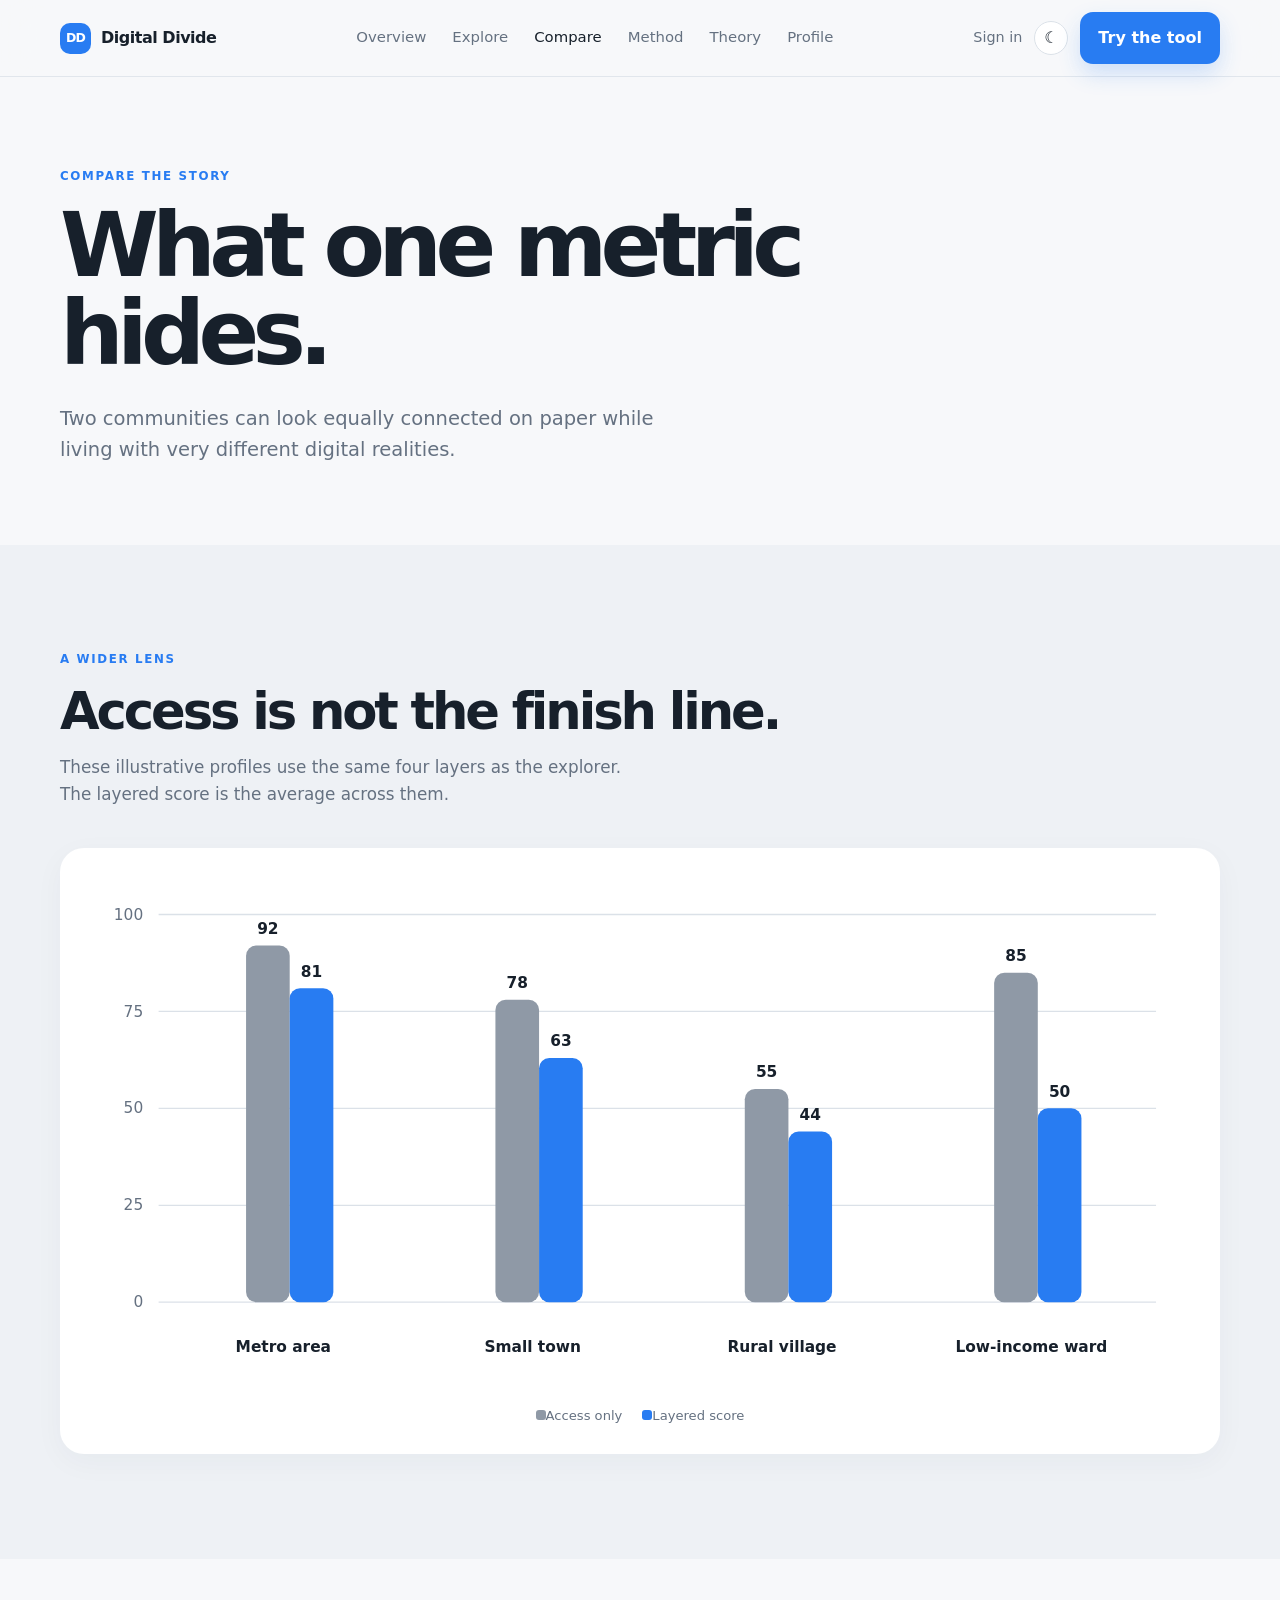
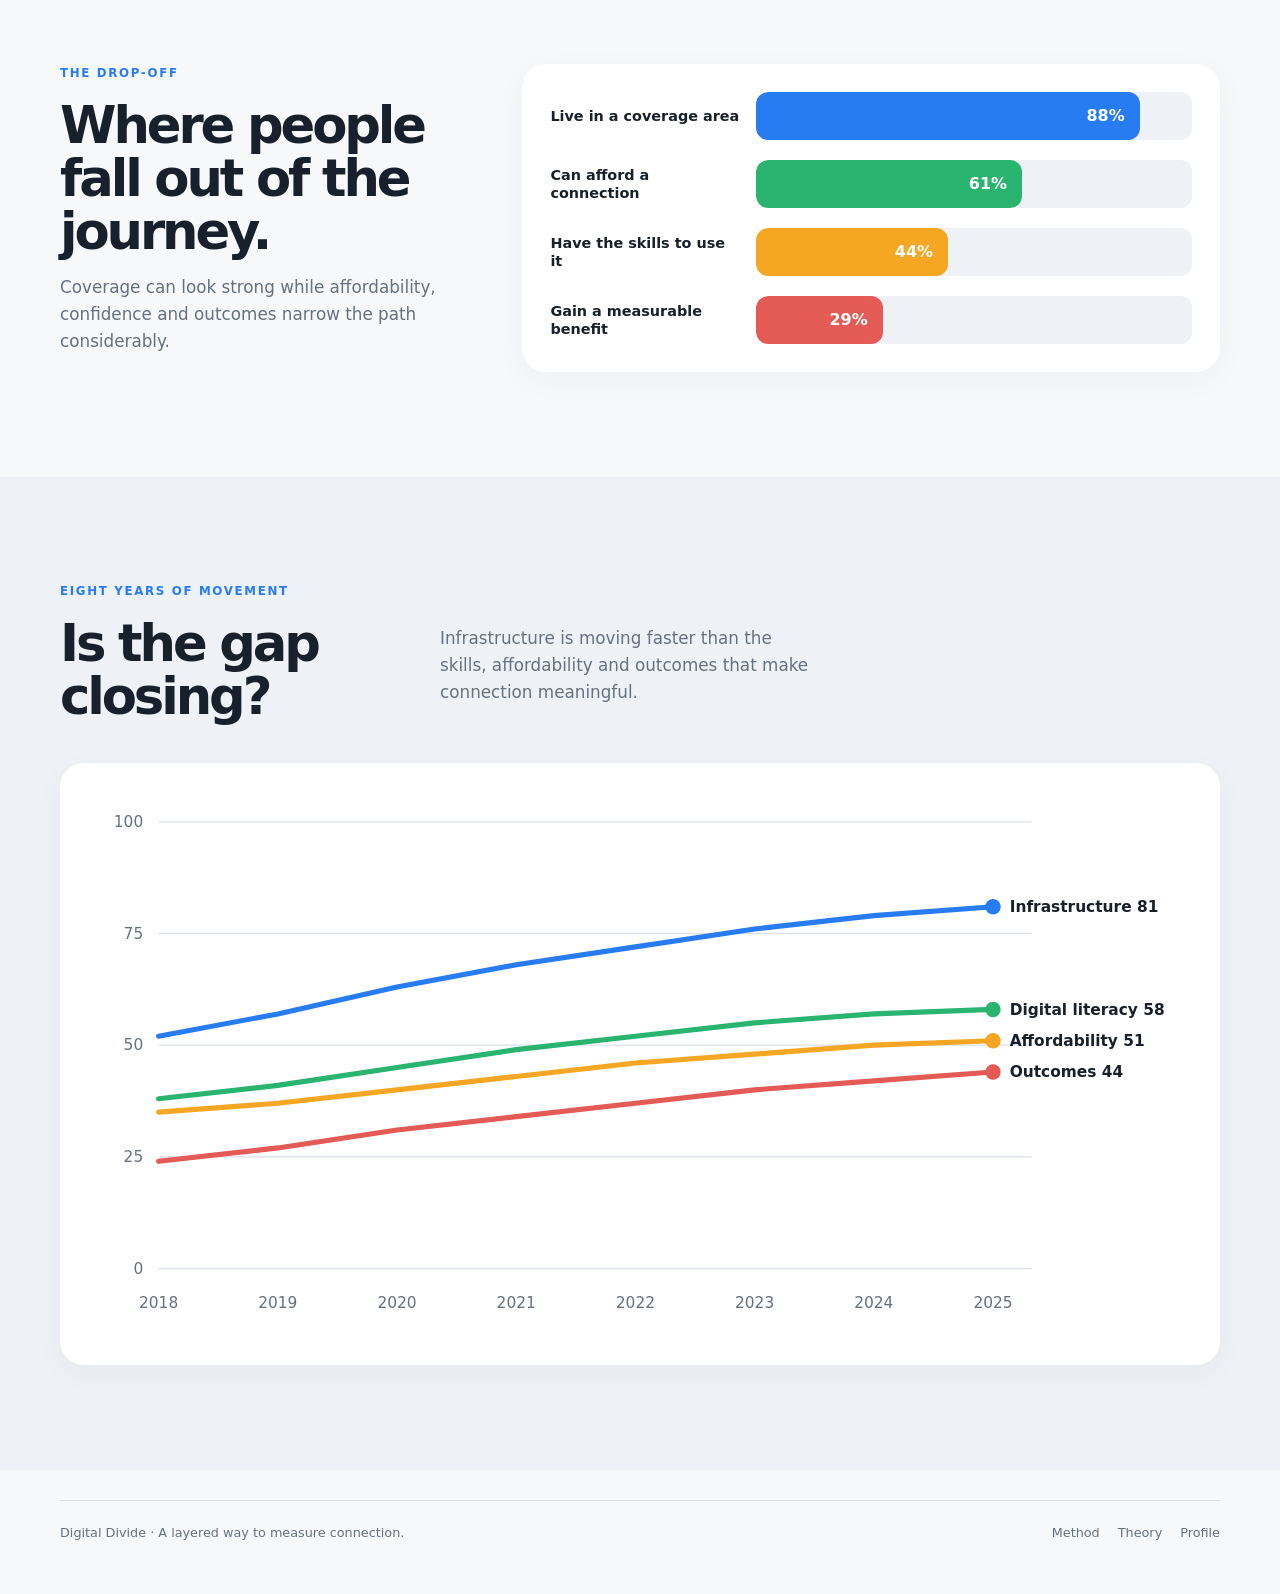
==== commit 1b9f293e: "Add subtle dark mode theme toggle" ====
--- a/compare.html
+++ b/compare.html
@@ -5,7 +5,7 @@
   <meta name="viewport" content="width=device-width, initial-scale=1, viewport-fit=cover">
   <title>Compare — Digital Divide</title>
   <meta name="description" content="Compare access-only and layered digital divide scores across communities.">
-  <link rel="stylesheet" href="styles.css?v=8">
+  <link rel="stylesheet" href="styles.css?v=9">
 </head>
 <body data-page="compare">
   <div id="site-nav"></div>
@@ -16,6 +16,6 @@
     <section class="section section-soft"><div class="page-shell"><div class="section-heading split-heading"><div><div class="eyebrow">Eight years of movement</div><h2>Is the gap closing?</h2></div><p>Infrastructure is moving faster than the skills, affordability and outcomes that make connection meaningful.</p></div><div class="chart-card"><svg id="trendsvg" viewBox="0 0 860 420" role="img" aria-label="Line chart showing four digital divide layers from 2018 to 2025"></svg></div></div></section>
   </main>
   <div id="site-footer"></div>
-  <script src="app.js?v=8"></script>
+  <script src="app.js?v=9"></script>
 </body>
 </html>
--- a/styles.css
+++ b/styles.css
@@ -15,3 +15,8 @@
 
 /* Calm motion system */
 body{animation:page-enter .7s cubic-bezier(.22,1,.36,1) both}.motion-target{opacity:0;transform:translateY(20px);transition:opacity .8s cubic-bezier(.22,1,.36,1) var(--motion-delay,0ms),transform .8s cubic-bezier(.22,1,.36,1) var(--motion-delay,0ms)}.motion-target.in{opacity:1;transform:none}.layer-card,.chart-card,.method-row,.theory-section,.impact-layer{transition:transform .45s cubic-bezier(.22,1,.36,1),box-shadow .45s cubic-bezier(.22,1,.36,1),opacity .8s cubic-bezier(.22,1,.36,1) var(--motion-delay,0ms)}.layer-card:hover,.chart-card:hover,.theory-section:hover{transform:translateY(-4px);box-shadow:0 18px 42px rgba(33,48,68,.1)}.impact-layer:hover{transform:translateX(6px);box-shadow:0 16px 34px rgba(33,48,68,.16)}.button{transition:transform .28s cubic-bezier(.22,1,.36,1),box-shadow .28s cubic-bezier(.22,1,.36,1),background .28s ease}.button:active{transform:scale(.97)}.nav-links a{transition:color .25s ease,background .25s ease}.brand-mark{transition:transform .4s cubic-bezier(.22,1,.36,1)}.brand:hover .brand-mark{transform:rotate(-8deg) scale(1.06)}.ring-hit{transition:stroke-dashoffset 1.2s cubic-bezier(.22,1,.36,1),stroke-width .25s ease,filter .25s ease}.funnel-fill{transition:width 1.1s cubic-bezier(.22,1,.36,1)}@keyframes page-enter{from{opacity:0}to{opacity:1}}@media(prefers-reduced-motion:reduce){body{animation:none}.motion-target{opacity:1;transform:none;transition:none}.layer-card:hover,.chart-card:hover,.theory-section:hover,.impact-layer:hover{transform:none;box-shadow:none}}
+
+/* Theme transition and dark mode */
+html{background:var(--bg);transition:background-color .45s ease,color .45s ease}[data-theme="dark"]{--bg:#0b1017;--surface:#151d28;--surface-2:#202b39;--ink:#f2f5f8;--muted:#a5b0bd;--line:#344252;--navy:#f2f5f8;--shadow:0 18px 55px rgba(0,0,0,.26)}body,.site-nav,.chart-card,.layer-card,.method-row,.theory-section,.auth-card,.segmented,.funnel-track,.score-summary>div,.impact-layer{transition:background-color .45s ease,color .45s ease,border-color .45s ease,box-shadow .45s ease}.site-nav{transition:background-color .45s ease,border-color .45s ease}.theme-toggle{width:34px;height:34px;display:grid;place-items:center;border:1px solid var(--line);border-radius:50%;background:var(--surface);color:var(--ink);cursor:pointer;font-size:1rem;line-height:1;transition:transform .35s cubic-bezier(.22,1,.36,1),background-color .45s ease,color .45s ease,border-color .45s ease}.theme-toggle:hover{transform:rotate(12deg) scale(1.05)}[data-theme="dark"] .button-dark{background:#f2f5f8;color:#17202b}[data-theme="dark"] .button-outline{border-color:var(--line);color:var(--ink)}[data-theme="dark"] .section-soft{background:var(--surface-2)}[data-theme="dark"] .ring-track{stroke:#344252}[data-theme="dark"] .segmented{background:#273342}[data-theme="dark"] .score-summary .summary-highlight{background:#1e3b68}[data-theme="dark"] .auth-card input{background:#0f1721}[data-theme="dark"] .nav-links{background:var(--surface)}[data-theme="dark"] .impact-caption{color:var(--muted)}
+@media(max-width:680px){.theme-toggle{width:31px;height:31px;font-size:.9rem}.nav-cta{gap:8px}.nav-cta .button{padding:9px 10px}}
+@media(prefers-reduced-motion:reduce){html,body,.site-nav,.chart-card,.layer-card,.method-row,.theory-section,.auth-card,.segmented,.funnel-track,.score-summary>div,.impact-layer,.theme-toggle{transition:none}}
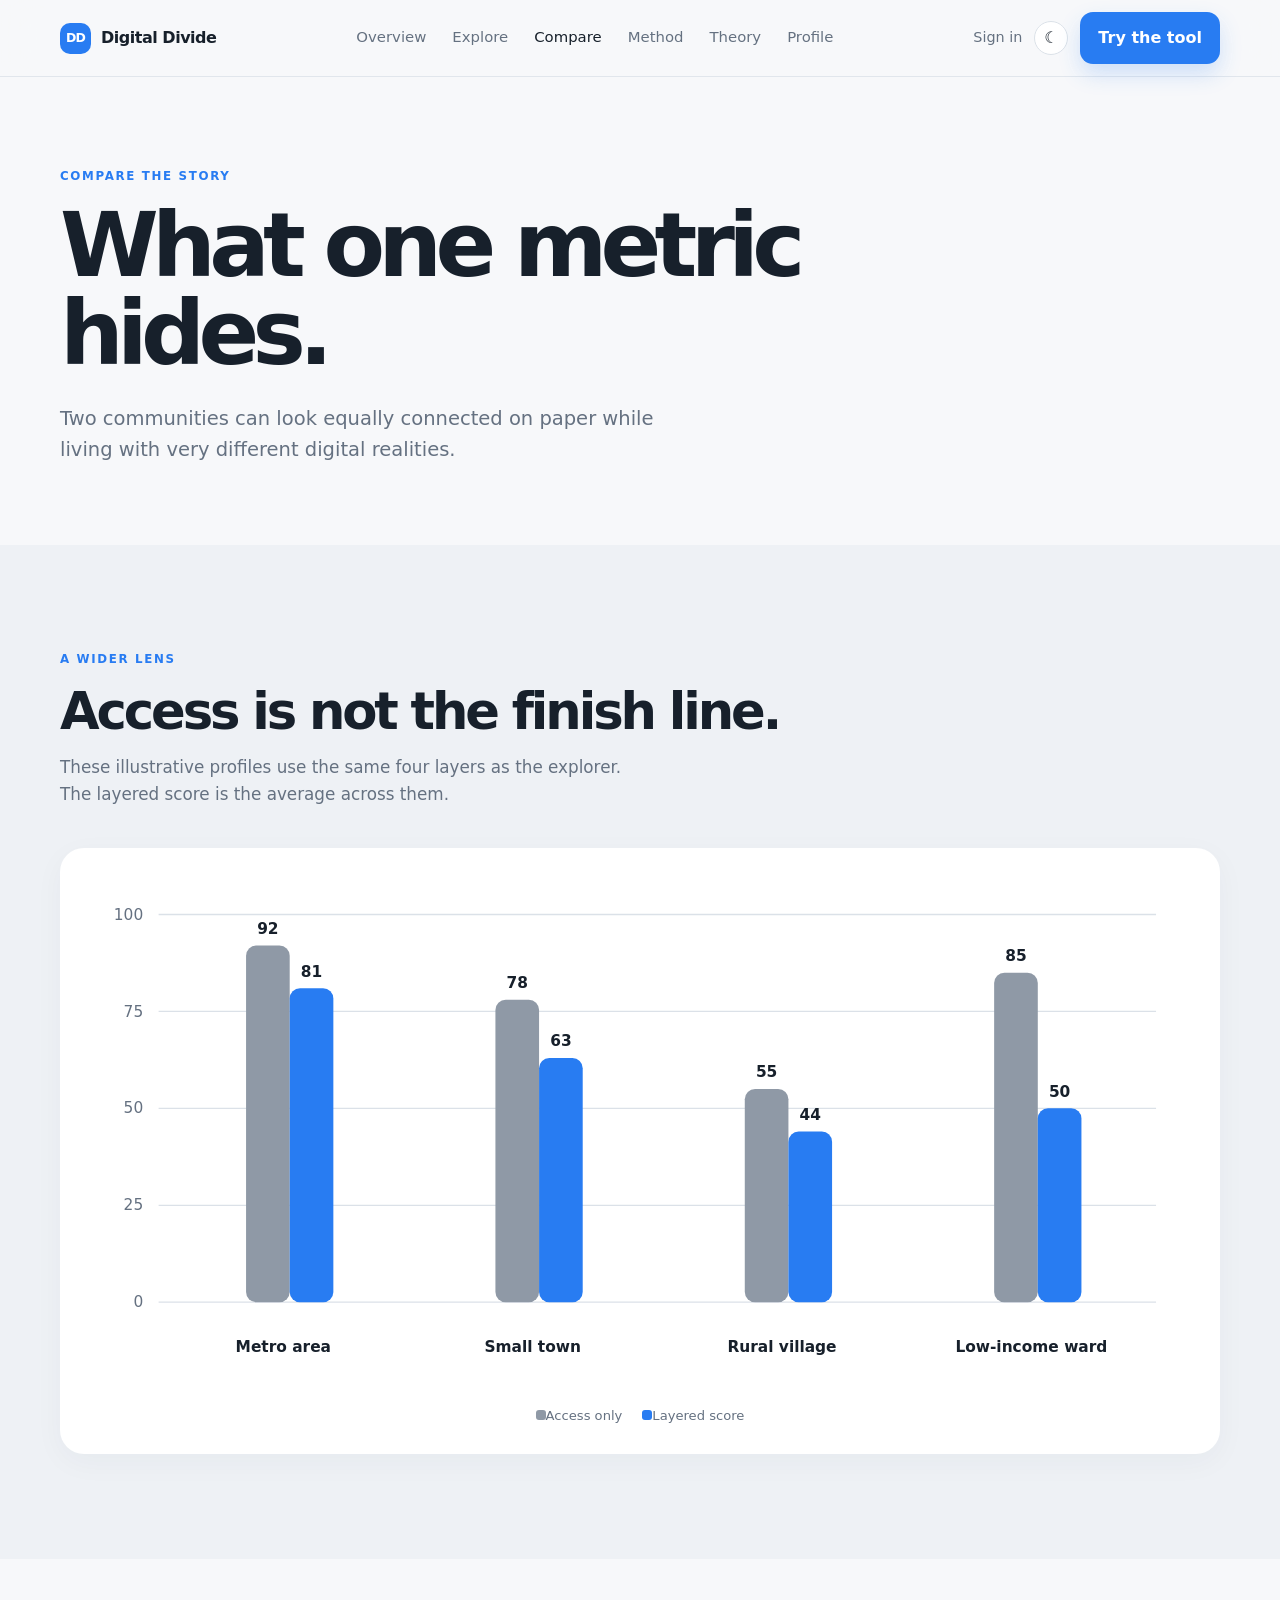
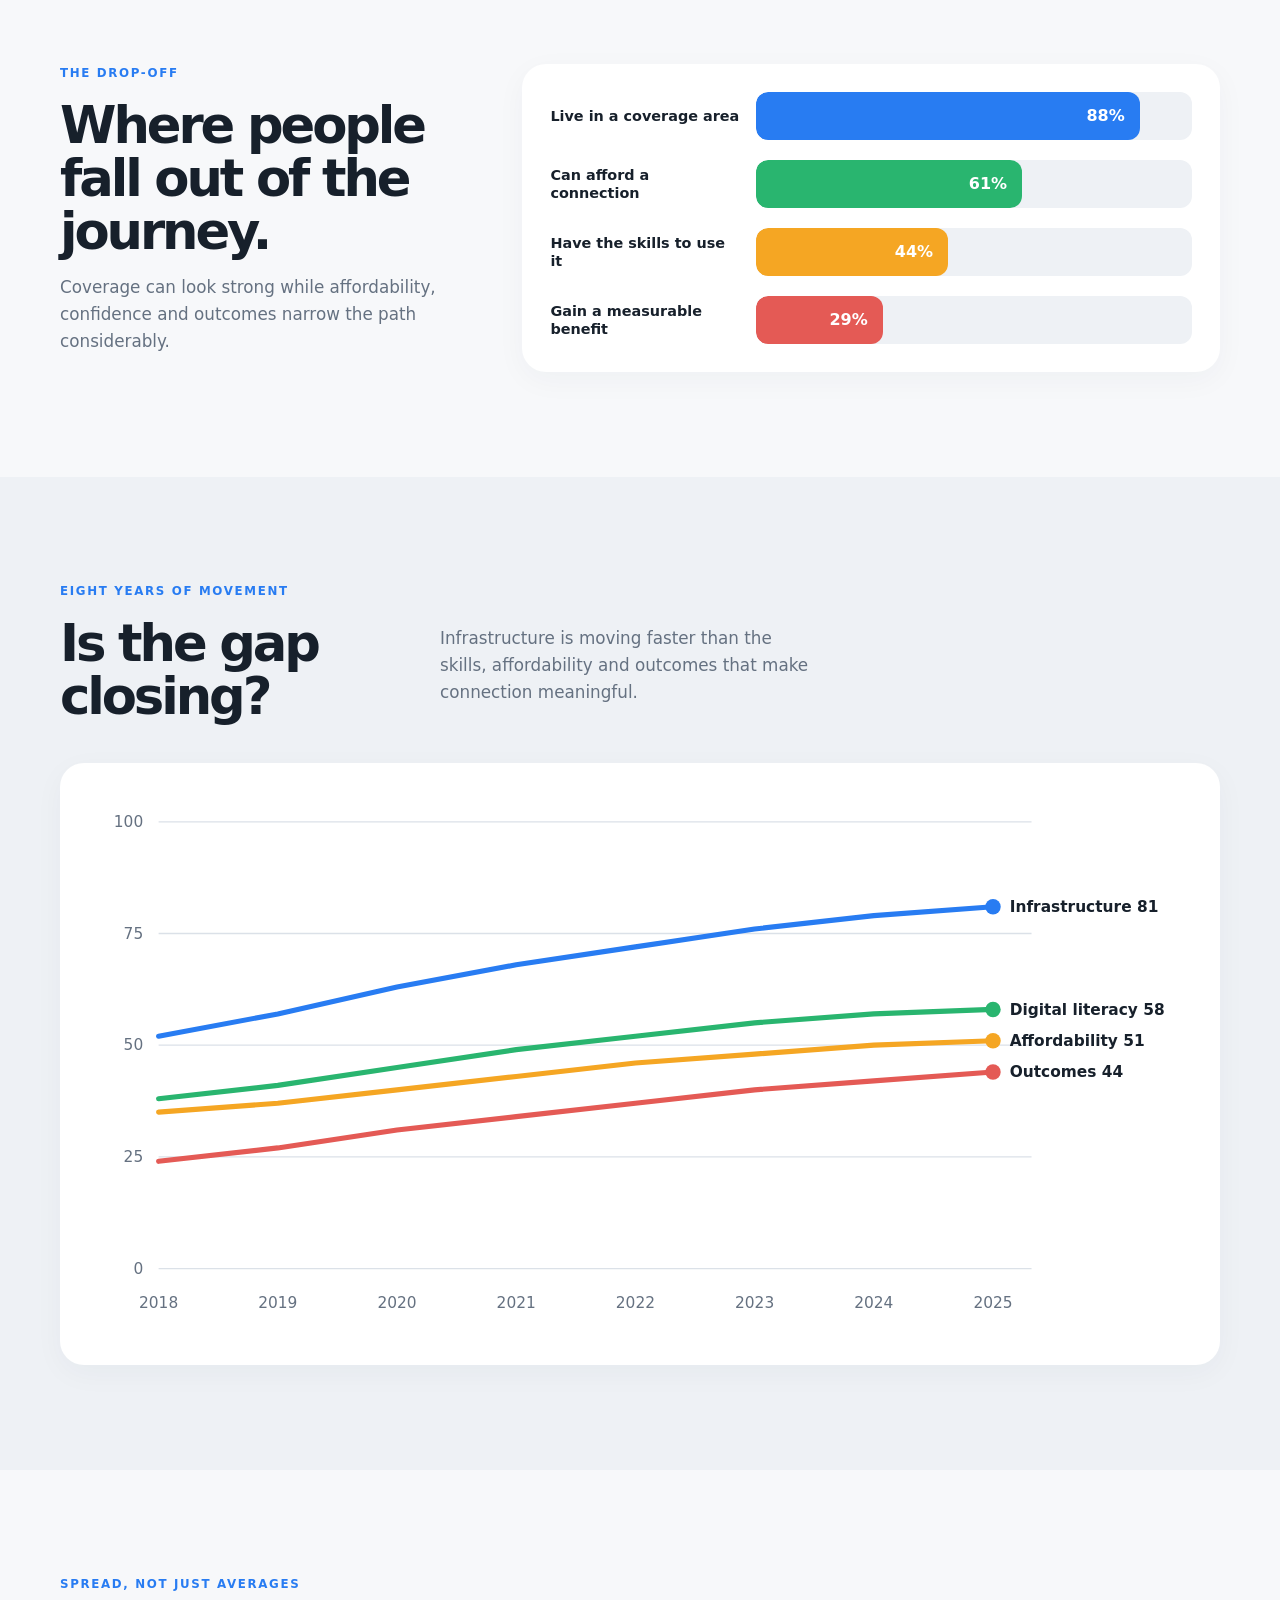
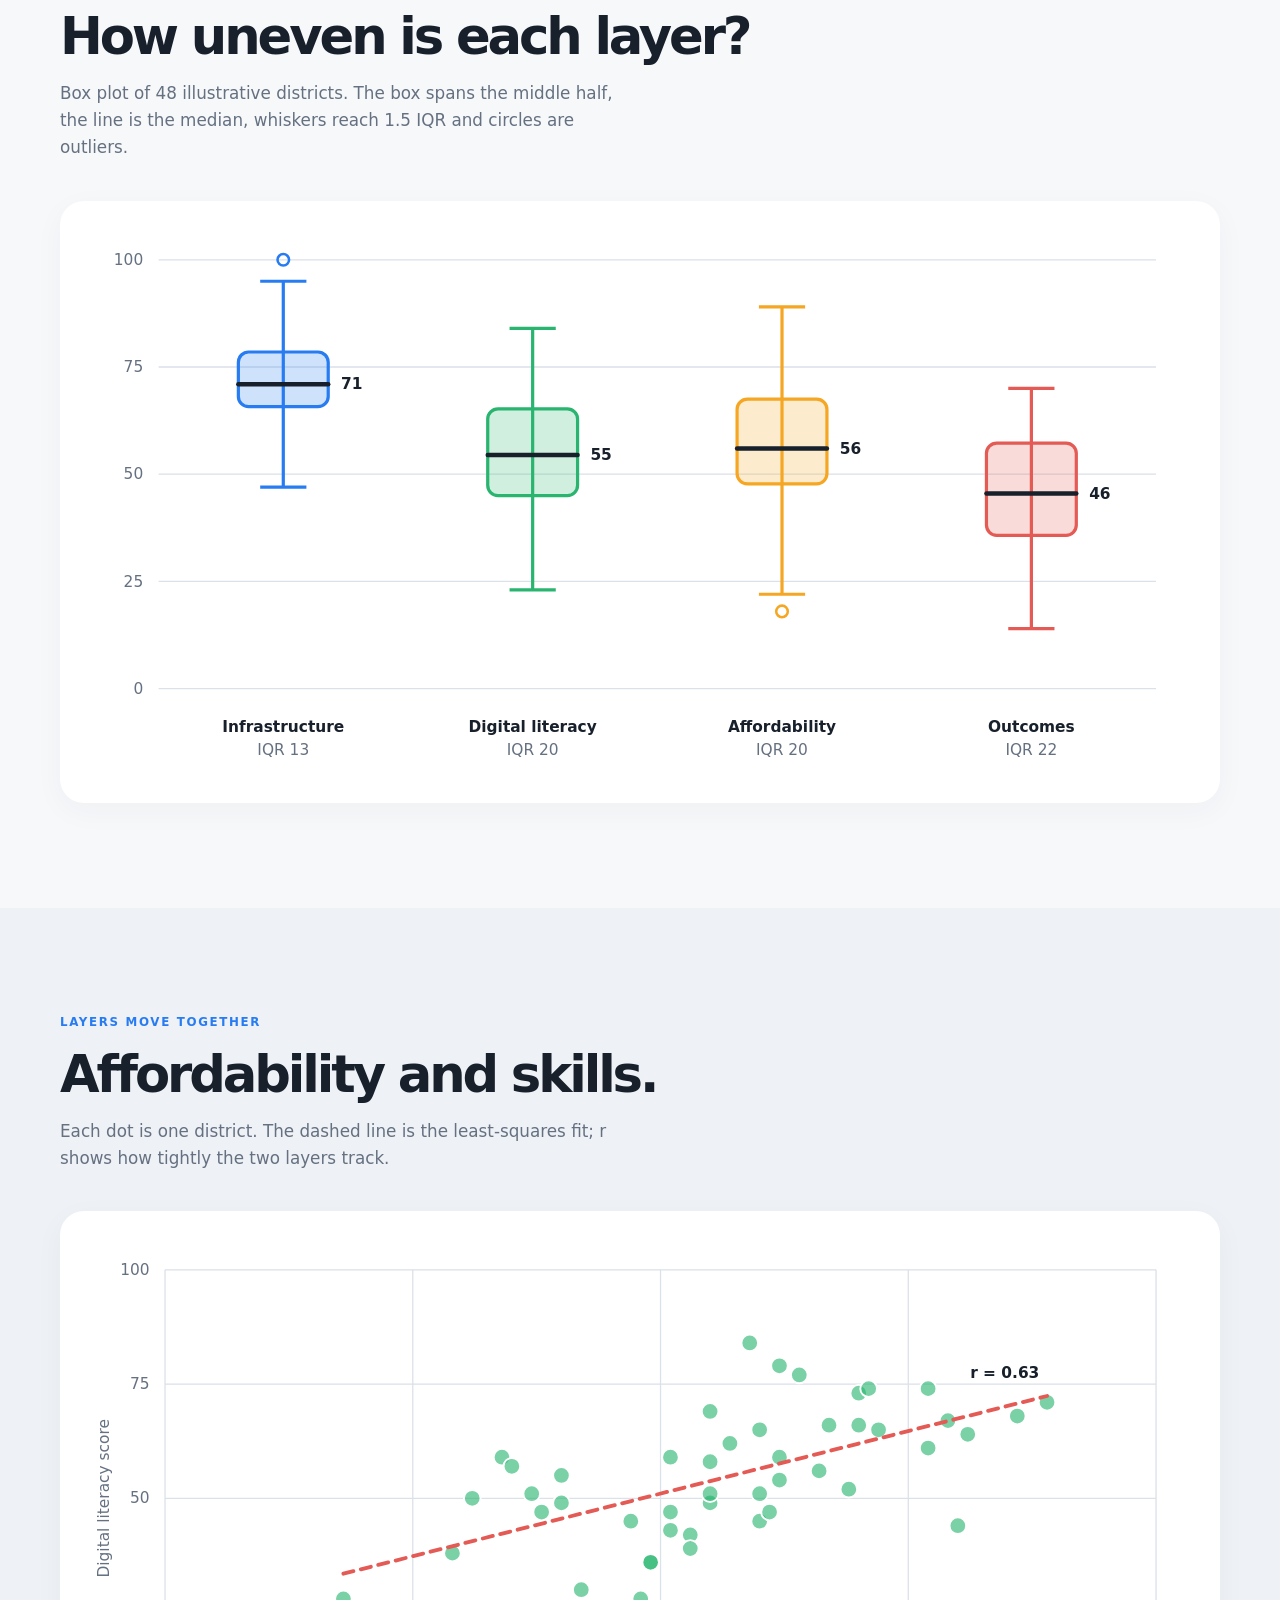
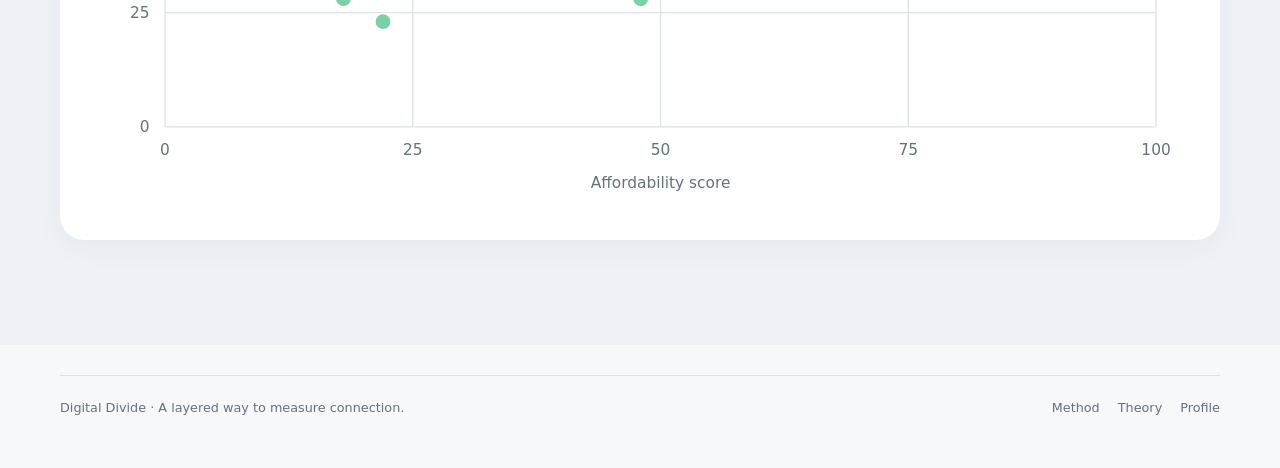
==== commit 2e97bc3f: "Add box plot and scatter plot to compare page" ====
--- a/compare.html
+++ b/compare.html
@@ -5,7 +5,7 @@
   <meta name="viewport" content="width=device-width, initial-scale=1, viewport-fit=cover">
   <title>Compare — Digital Divide</title>
   <meta name="description" content="Compare access-only and layered digital divide scores across communities.">
-  <link rel="stylesheet" href="styles.css?v=9">
+  <link rel="stylesheet" href="styles.css?v=10">
 </head>
 <body data-page="compare">
   <div id="site-nav"></div>
@@ -14,8 +14,10 @@
     <section class="section section-soft"><div class="page-shell"><div class="section-heading"><div class="eyebrow">A wider lens</div><h2>Access is not the finish line.</h2><p>These illustrative profiles use the same four layers as the explorer. The layered score is the average across them.</p></div><div class="chart-card"><svg id="bars" viewBox="0 0 860 400" role="img" aria-label="Grouped bars comparing access-only and layered scores"></svg><div class="chart-key centered"><span><i class="key-gray"></i>Access only</span><span><i class="key-blue"></i>Layered score</span></div></div></div></section>
     <section class="section"><div class="page-shell two-column-copy"><div><div class="eyebrow">The drop-off</div><h2>Where people fall out of the journey.</h2><p>Coverage can look strong while affordability, confidence and outcomes narrow the path considerably.</p></div><div class="chart-card funnel-card" id="funnel"></div></div></section>
     <section class="section section-soft"><div class="page-shell"><div class="section-heading split-heading"><div><div class="eyebrow">Eight years of movement</div><h2>Is the gap closing?</h2></div><p>Infrastructure is moving faster than the skills, affordability and outcomes that make connection meaningful.</p></div><div class="chart-card"><svg id="trendsvg" viewBox="0 0 860 420" role="img" aria-label="Line chart showing four digital divide layers from 2018 to 2025"></svg></div></div></section>
+    <section class="section"><div class="page-shell"><div class="section-heading"><div class="eyebrow">Spread, not just averages</div><h2>How uneven is each layer?</h2><p>Box plot of 48 illustrative districts. The box spans the middle half, the line is the median, whiskers reach 1.5 IQR and circles are outliers.</p></div><div class="chart-card"><svg id="boxsvg" viewBox="0 0 860 420" role="img" aria-label="Box plot of score distribution for each of the four layers across 48 districts"></svg></div></div></section>
+    <section class="section section-soft"><div class="page-shell"><div class="section-heading"><div class="eyebrow">Layers move together</div><h2>Affordability and skills.</h2><p>Each dot is one district. The dashed line is the least-squares fit; r shows how tightly the two layers track.</p></div><div class="chart-card"><svg id="scattersvg" viewBox="0 0 860 440" role="img" aria-label="Scatter plot of affordability against digital literacy across 48 districts"></svg></div></div></section>
   </main>
   <div id="site-footer"></div>
-  <script src="app.js?v=9"></script>
+  <script src="app.js?v=10"></script>
 </body>
 </html>
--- a/styles.css
+++ b/styles.css
@@ -20,3 +20,6 @@
 html{background:var(--bg);transition:background-color .45s ease,color .45s ease}[data-theme="dark"]{--bg:#0b1017;--surface:#151d28;--surface-2:#202b39;--ink:#f2f5f8;--muted:#a5b0bd;--line:#344252;--navy:#f2f5f8;--shadow:0 18px 55px rgba(0,0,0,.26)}body,.site-nav,.chart-card,.layer-card,.method-row,.theory-section,.auth-card,.segmented,.funnel-track,.score-summary>div,.impact-layer{transition:background-color .45s ease,color .45s ease,border-color .45s ease,box-shadow .45s ease}.site-nav{transition:background-color .45s ease,border-color .45s ease}.theme-toggle{width:34px;height:34px;display:grid;place-items:center;border:1px solid var(--line);border-radius:50%;background:var(--surface);color:var(--ink);cursor:pointer;font-size:1rem;line-height:1;transition:transform .35s cubic-bezier(.22,1,.36,1),background-color .45s ease,color .45s ease,border-color .45s ease}.theme-toggle:hover{transform:rotate(12deg) scale(1.05)}[data-theme="dark"] .button-dark{background:#f2f5f8;color:#17202b}[data-theme="dark"] .button-outline{border-color:var(--line);color:var(--ink)}[data-theme="dark"] .section-soft{background:var(--surface-2)}[data-theme="dark"] .ring-track{stroke:#344252}[data-theme="dark"] .segmented{background:#273342}[data-theme="dark"] .score-summary .summary-highlight{background:#1e3b68}[data-theme="dark"] .auth-card input{background:#0f1721}[data-theme="dark"] .nav-links{background:var(--surface)}[data-theme="dark"] .impact-caption{color:var(--muted)}
 @media(max-width:680px){.theme-toggle{width:31px;height:31px;font-size:.9rem}.nav-cta{gap:8px}.nav-cta .button{padding:9px 10px}}
 @media(prefers-reduced-motion:reduce){html,body,.site-nav,.chart-card,.layer-card,.method-row,.theory-section,.auth-card,.segmented,.funnel-track,.score-summary>div,.impact-layer,.theme-toggle{transition:none}}
+
+/* Distribution charts */
+svg .box-median{stroke:var(--ink);stroke-width:3.5;stroke-linecap:round}svg .dot{fill-opacity:.62;stroke:var(--surface);stroke-width:1.5;transition:fill-opacity .2s,r .2s}svg .dot:hover{fill-opacity:1;r:8}
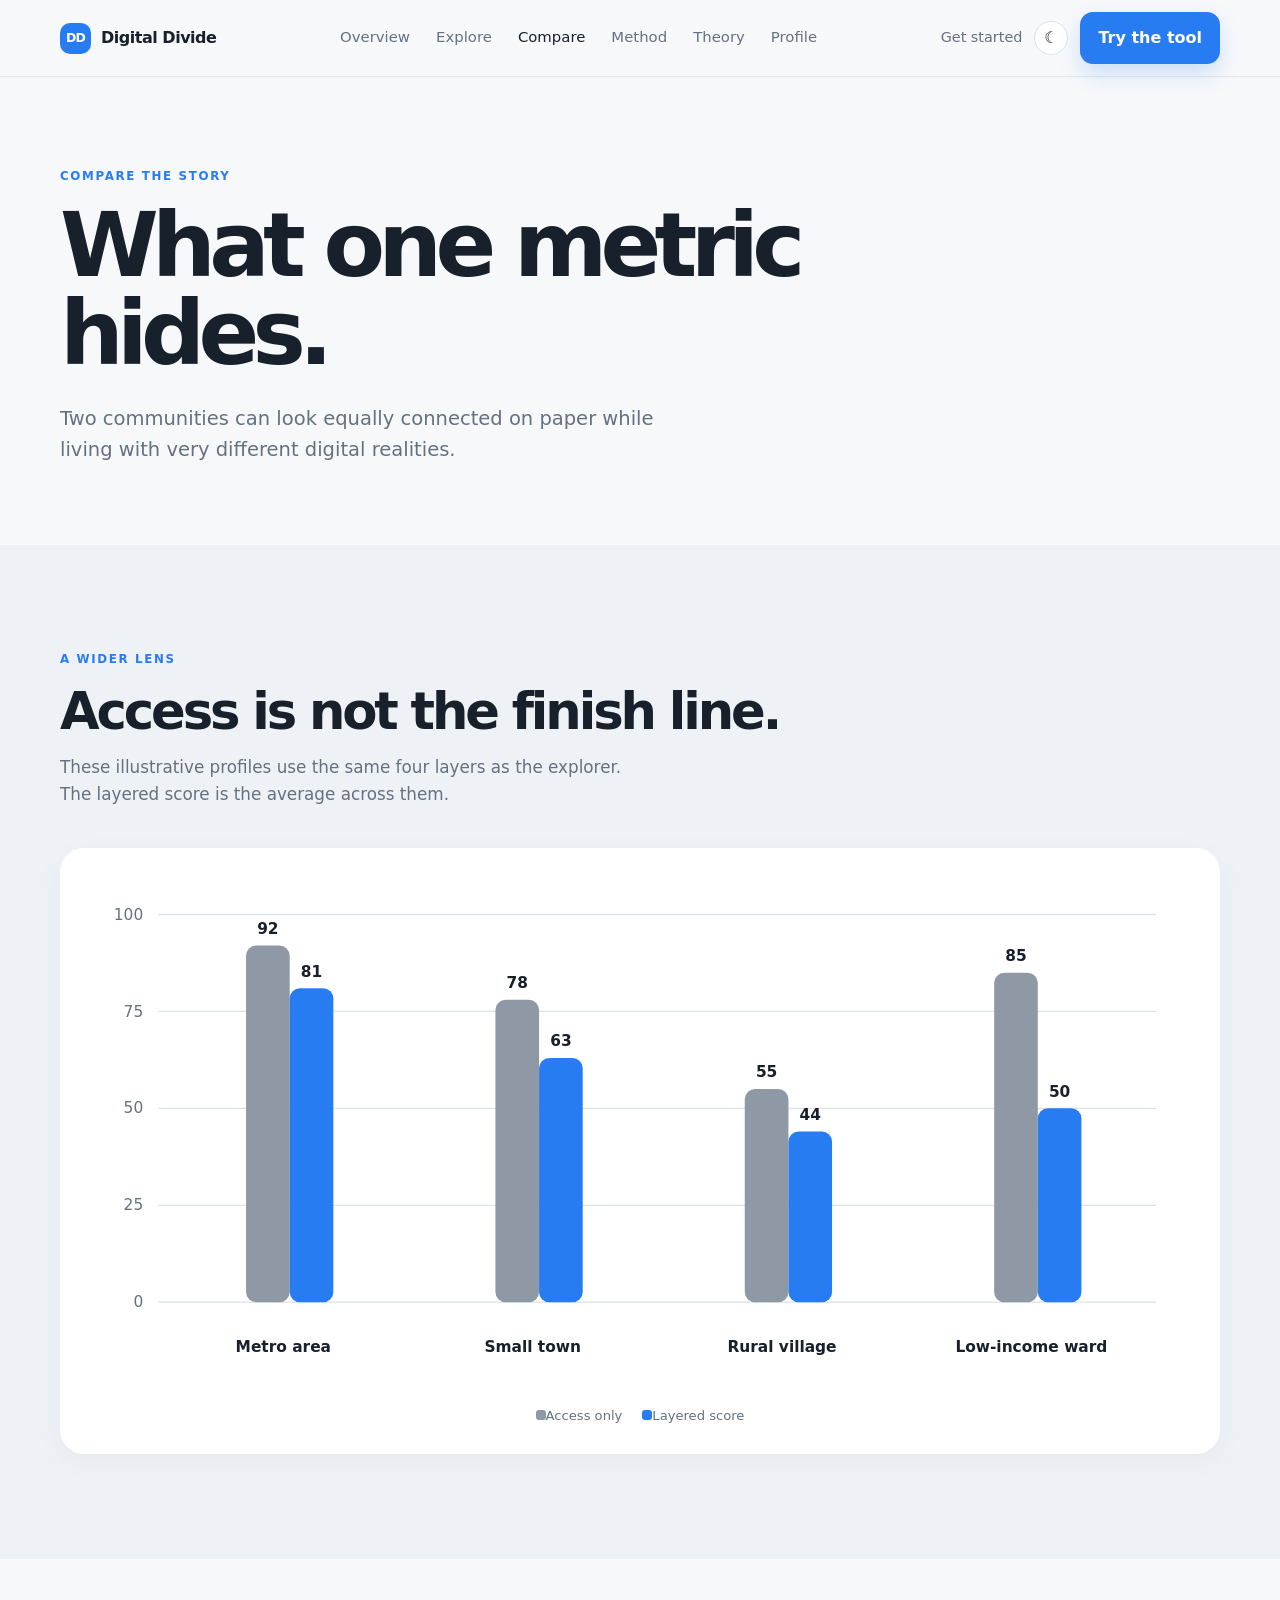
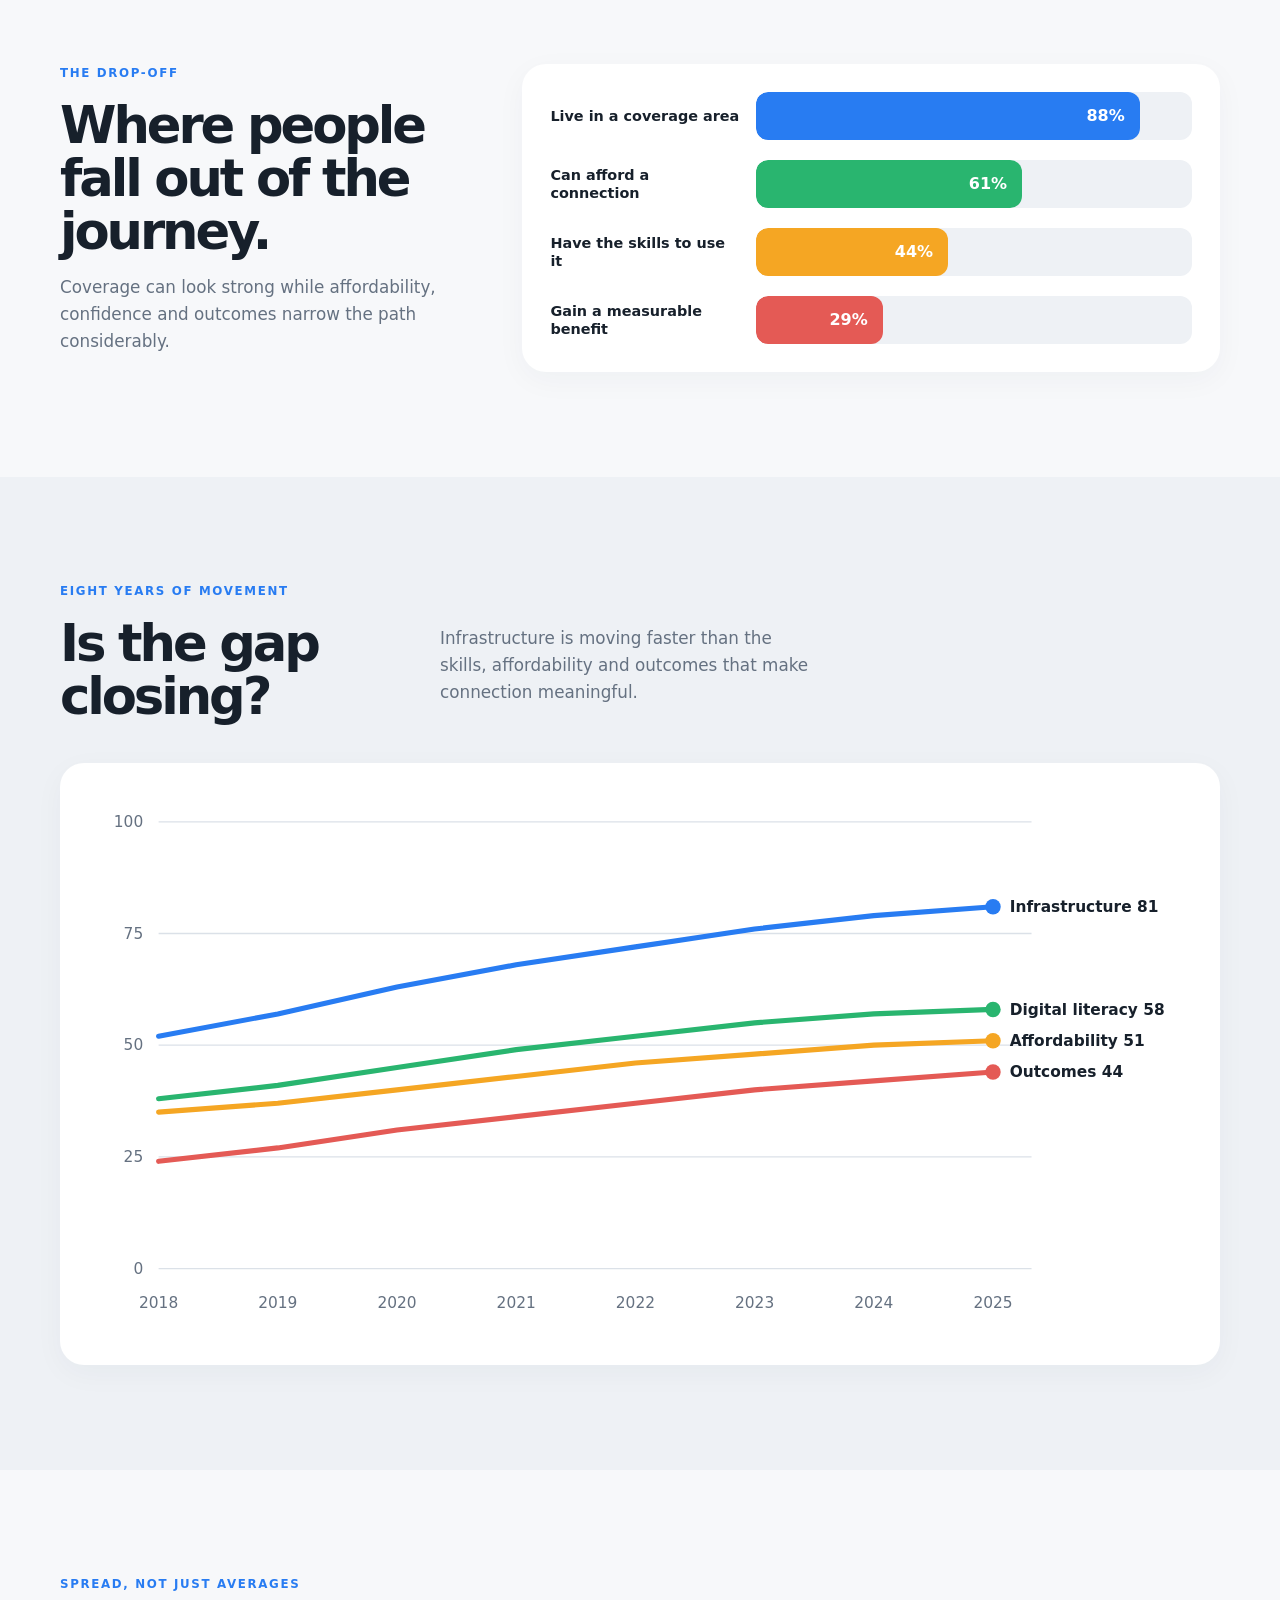
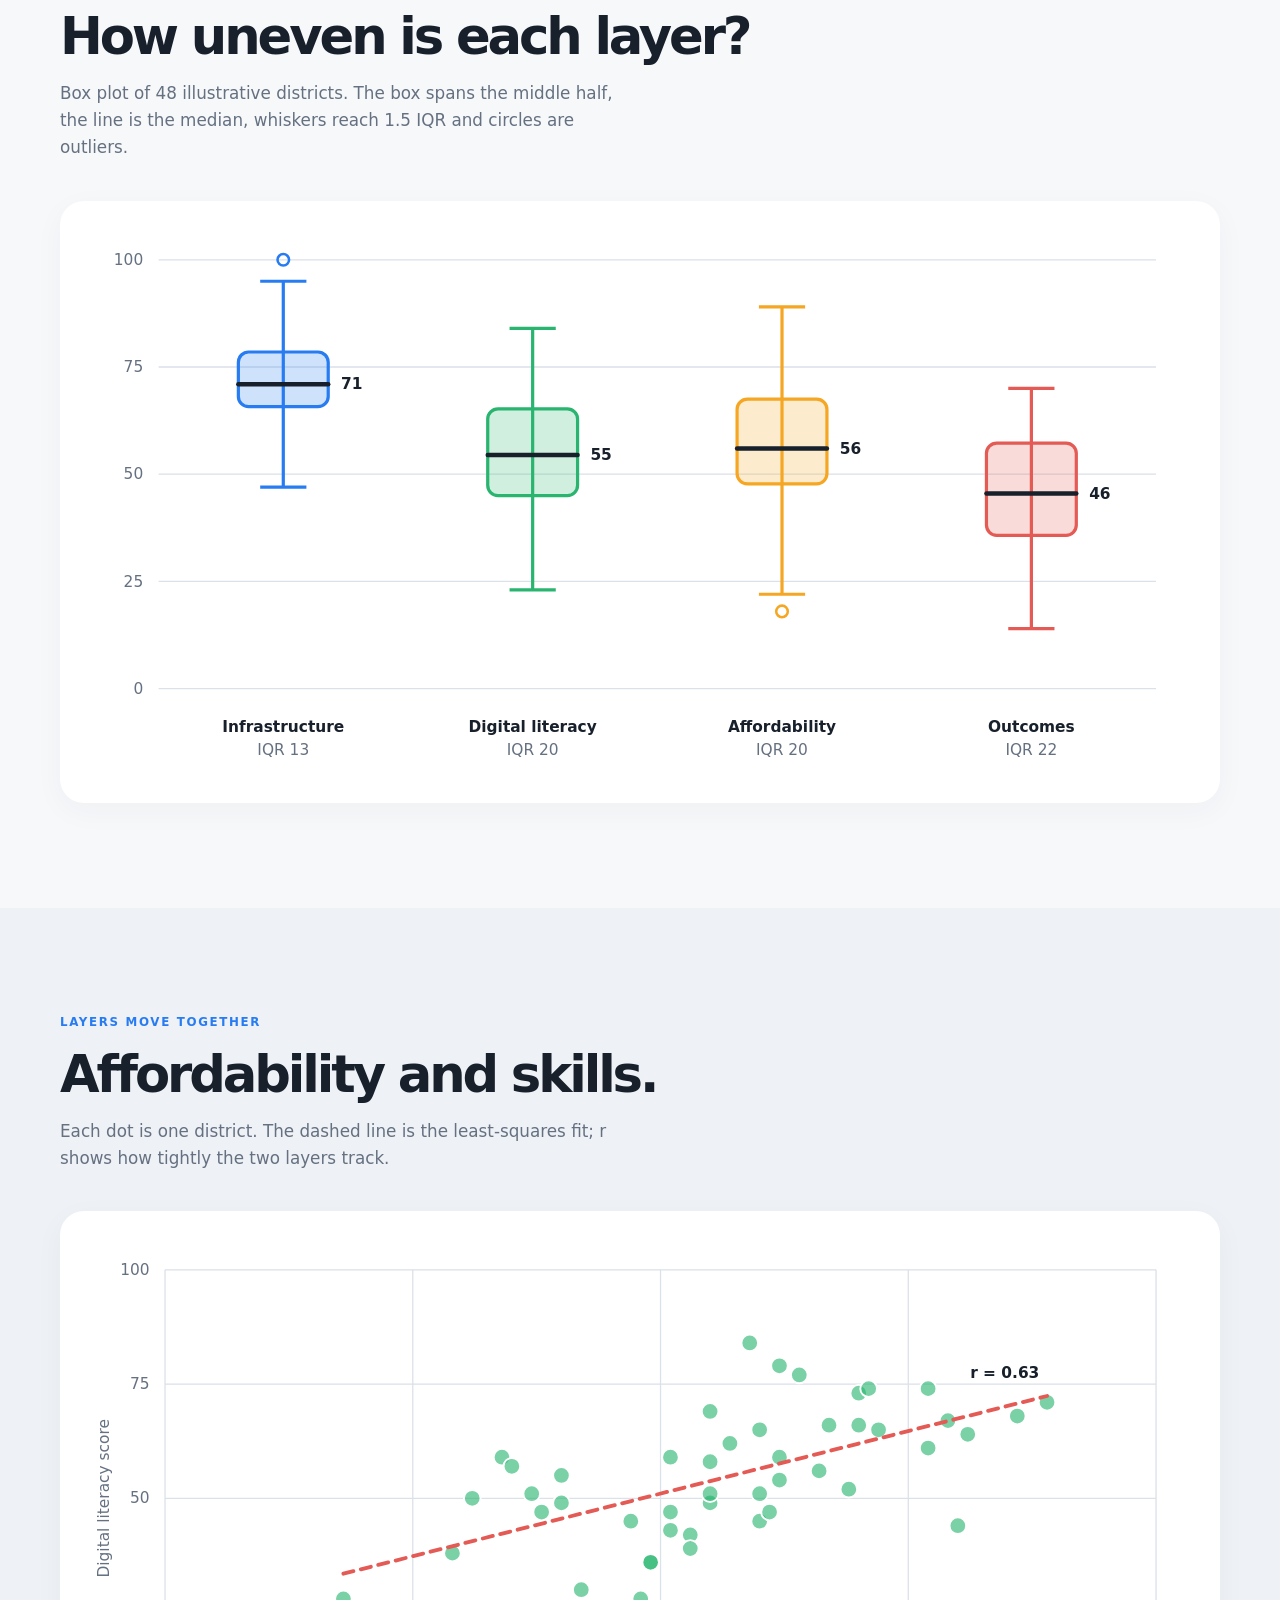
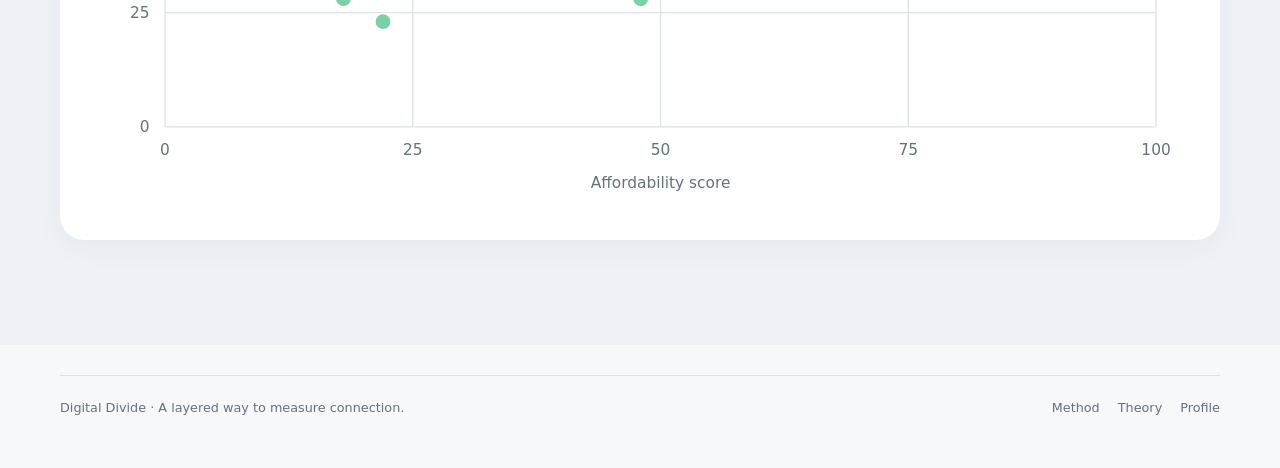
==== commit 2f612cc8: "Fix dark mode nav and remove password form that triggers deceptive-site warnings" ====
--- a/compare.html
+++ b/compare.html
@@ -5,7 +5,7 @@
   <meta name="viewport" content="width=device-width, initial-scale=1, viewport-fit=cover">
   <title>Compare — Digital Divide</title>
   <meta name="description" content="Compare access-only and layered digital divide scores across communities.">
-  <link rel="stylesheet" href="styles.css?v=10">
+  <link rel="stylesheet" href="styles.css?v=11">
 </head>
 <body data-page="compare">
   <div id="site-nav"></div>
@@ -18,6 +18,6 @@
     <section class="section section-soft"><div class="page-shell"><div class="section-heading"><div class="eyebrow">Layers move together</div><h2>Affordability and skills.</h2><p>Each dot is one district. The dashed line is the least-squares fit; r shows how tightly the two layers track.</p></div><div class="chart-card"><svg id="scattersvg" viewBox="0 0 860 440" role="img" aria-label="Scatter plot of affordability against digital literacy across 48 districts"></svg></div></div></section>
   </main>
   <div id="site-footer"></div>
-  <script src="app.js?v=10"></script>
+  <script src="app.js?v=11"></script>
 </body>
 </html>
--- a/styles.css
+++ b/styles.css
@@ -23,3 +23,6 @@
 
 /* Distribution charts */
 svg .box-median{stroke:var(--ink);stroke-width:3.5;stroke-linecap:round}svg .dot{fill-opacity:.62;stroke:var(--surface);stroke-width:1.5;transition:fill-opacity .2s,r .2s}svg .dot:hover{fill-opacity:1;r:8}
+
+/* Dark mode fixes */
+[data-theme="dark"] .site-nav{background:rgba(11,16,23,.84);border-bottom-color:rgba(52,66,82,.8)}[data-theme="dark"] .index-result{background:#1a2d4d}[data-theme="dark"] .tag-blue{background:#1e3b68;color:#8fbcff}[data-theme="dark"] .tag-green{background:#12382a;color:#6edba5}[data-theme="dark"] .tag-orange{background:#3d2f10;color:#ffd078}[data-theme="dark"] .tag-red{background:#432121;color:#f58e88}[data-theme="dark"] .result-band{color:#8fbcff}[data-theme="dark"] .index-result strong{color:#8fbcff}
